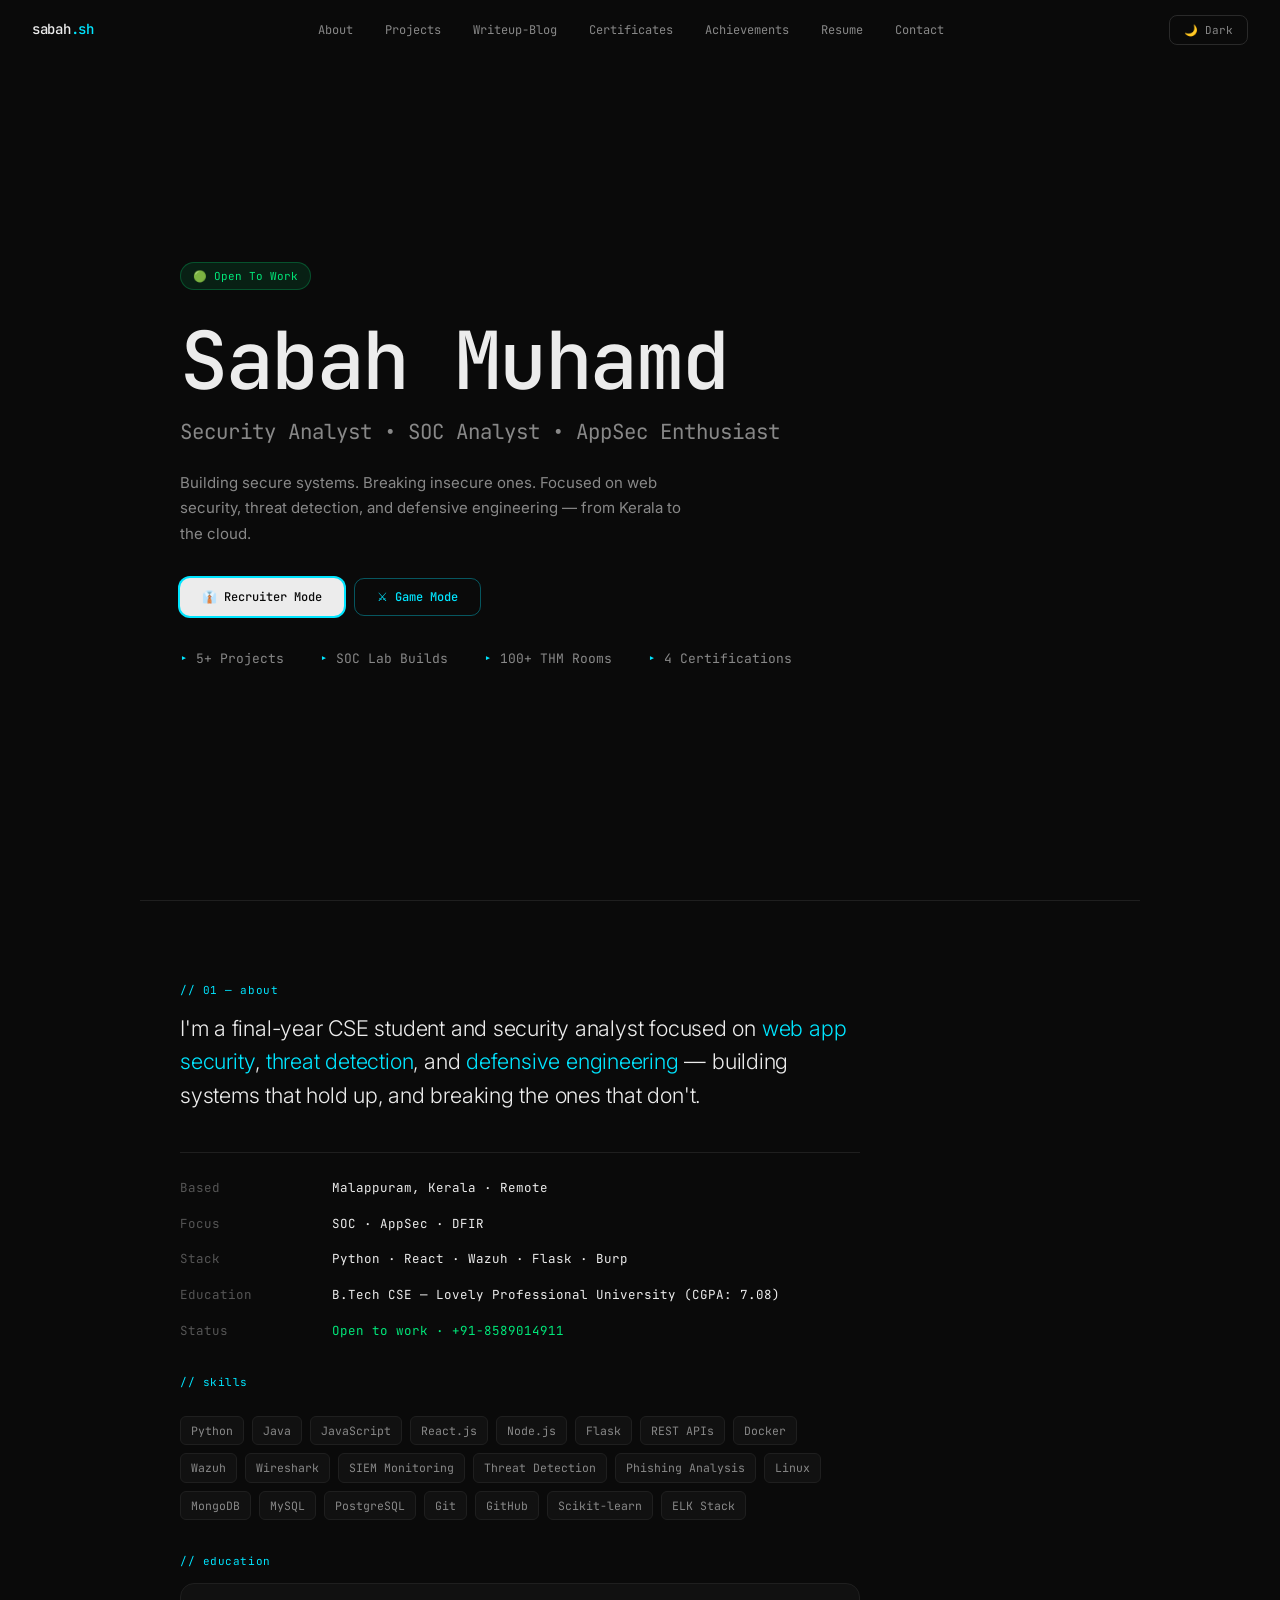
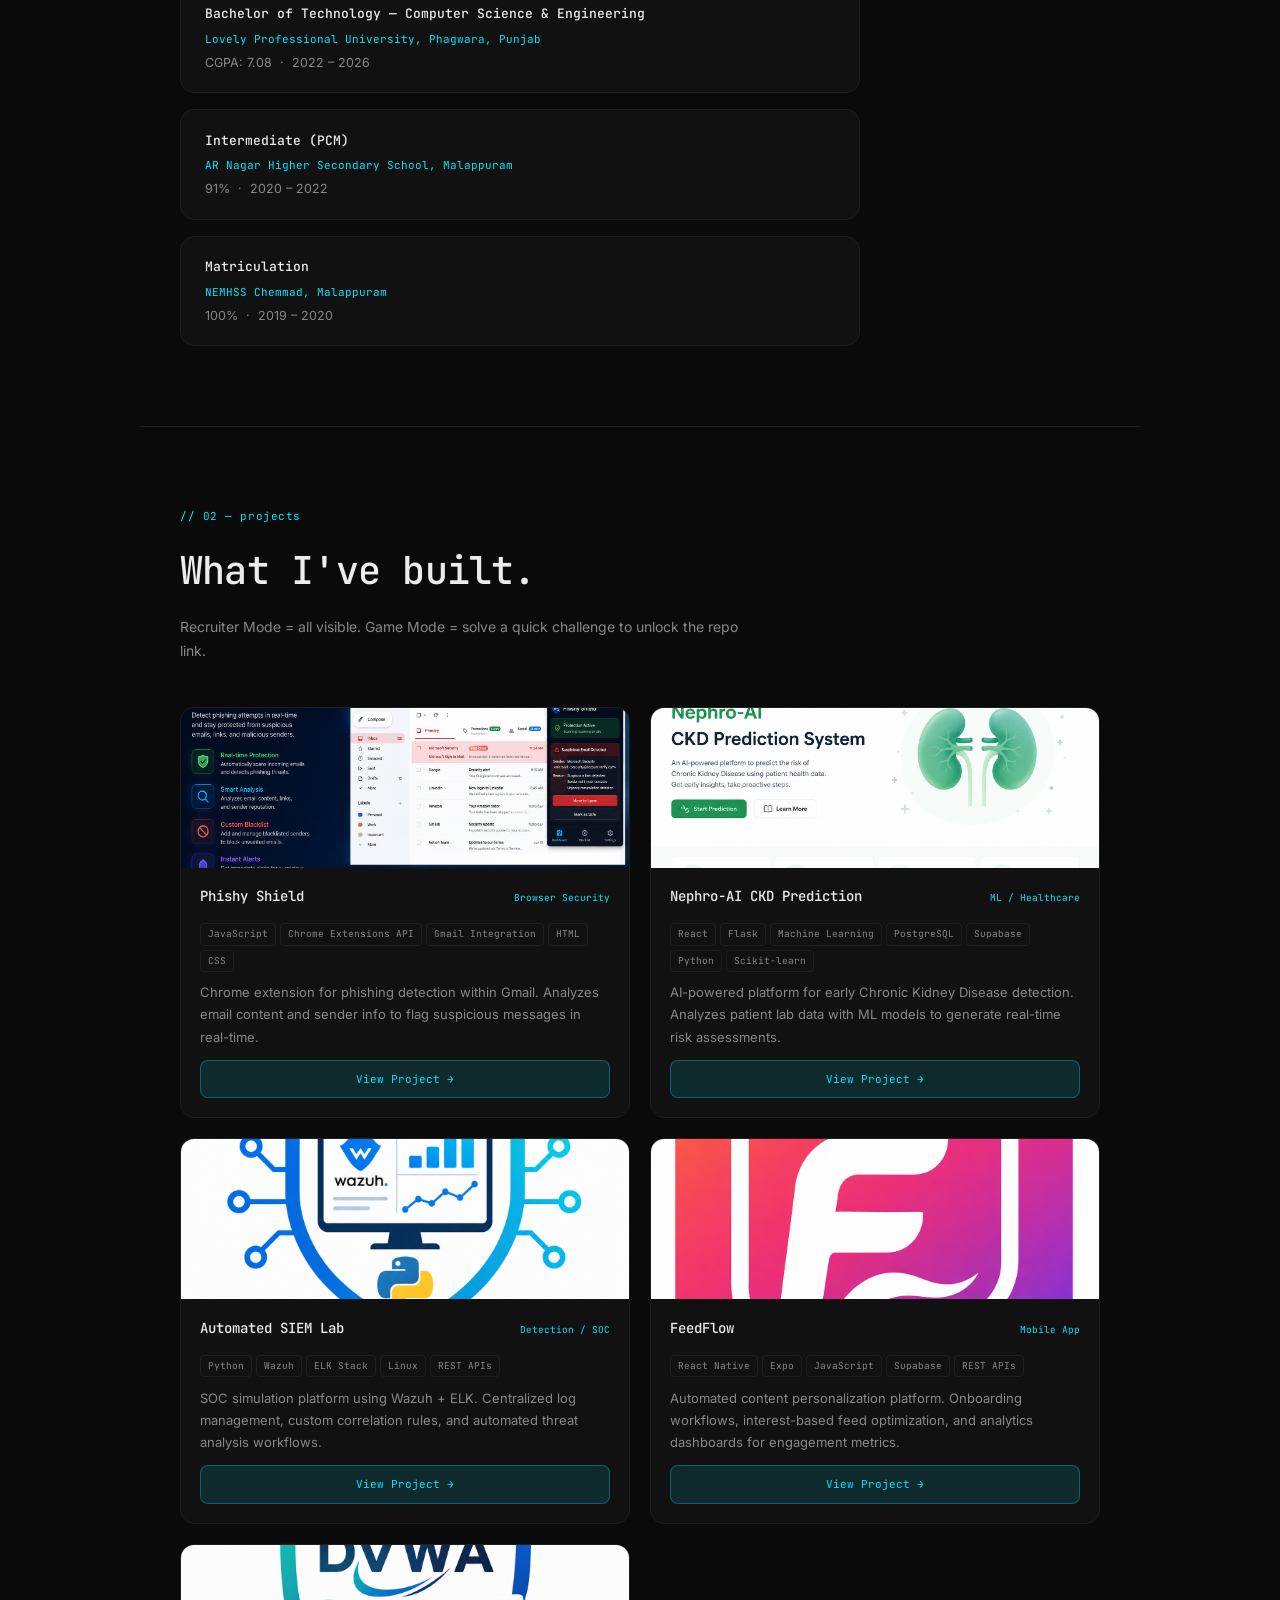
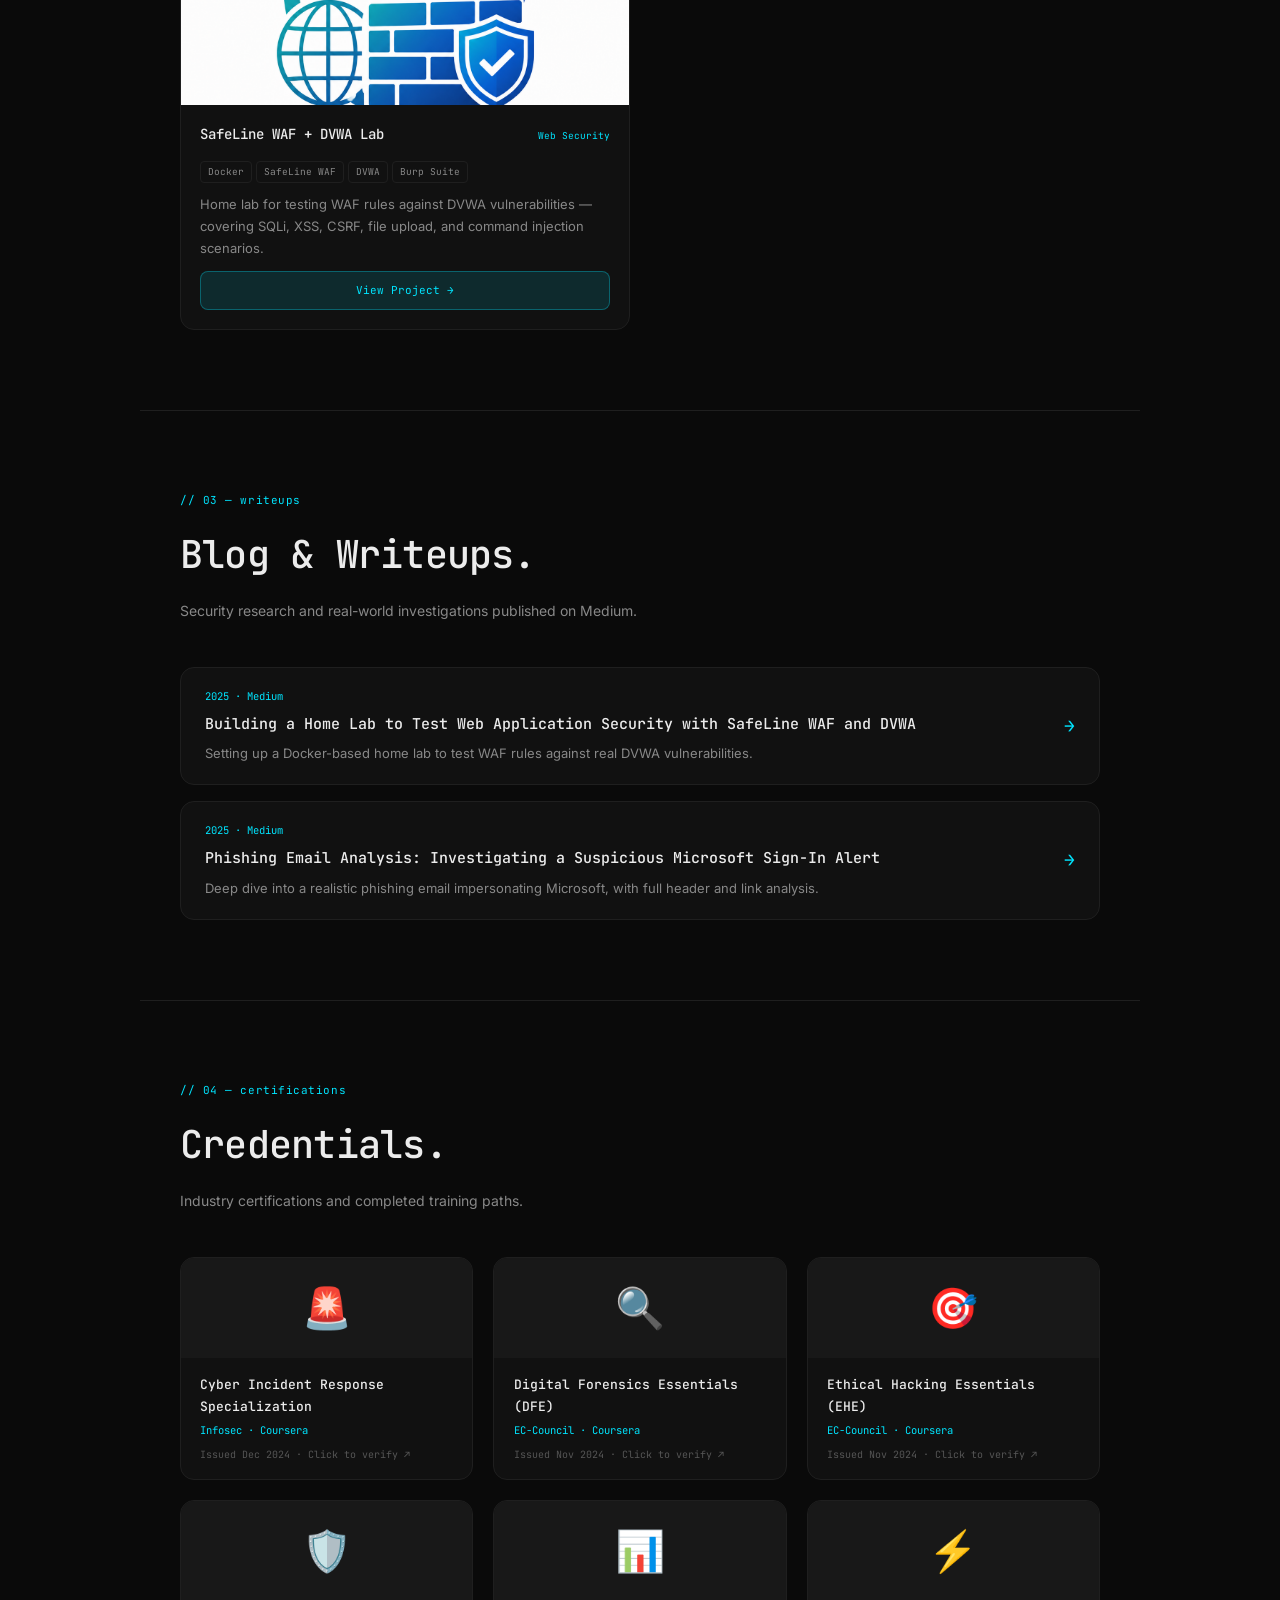
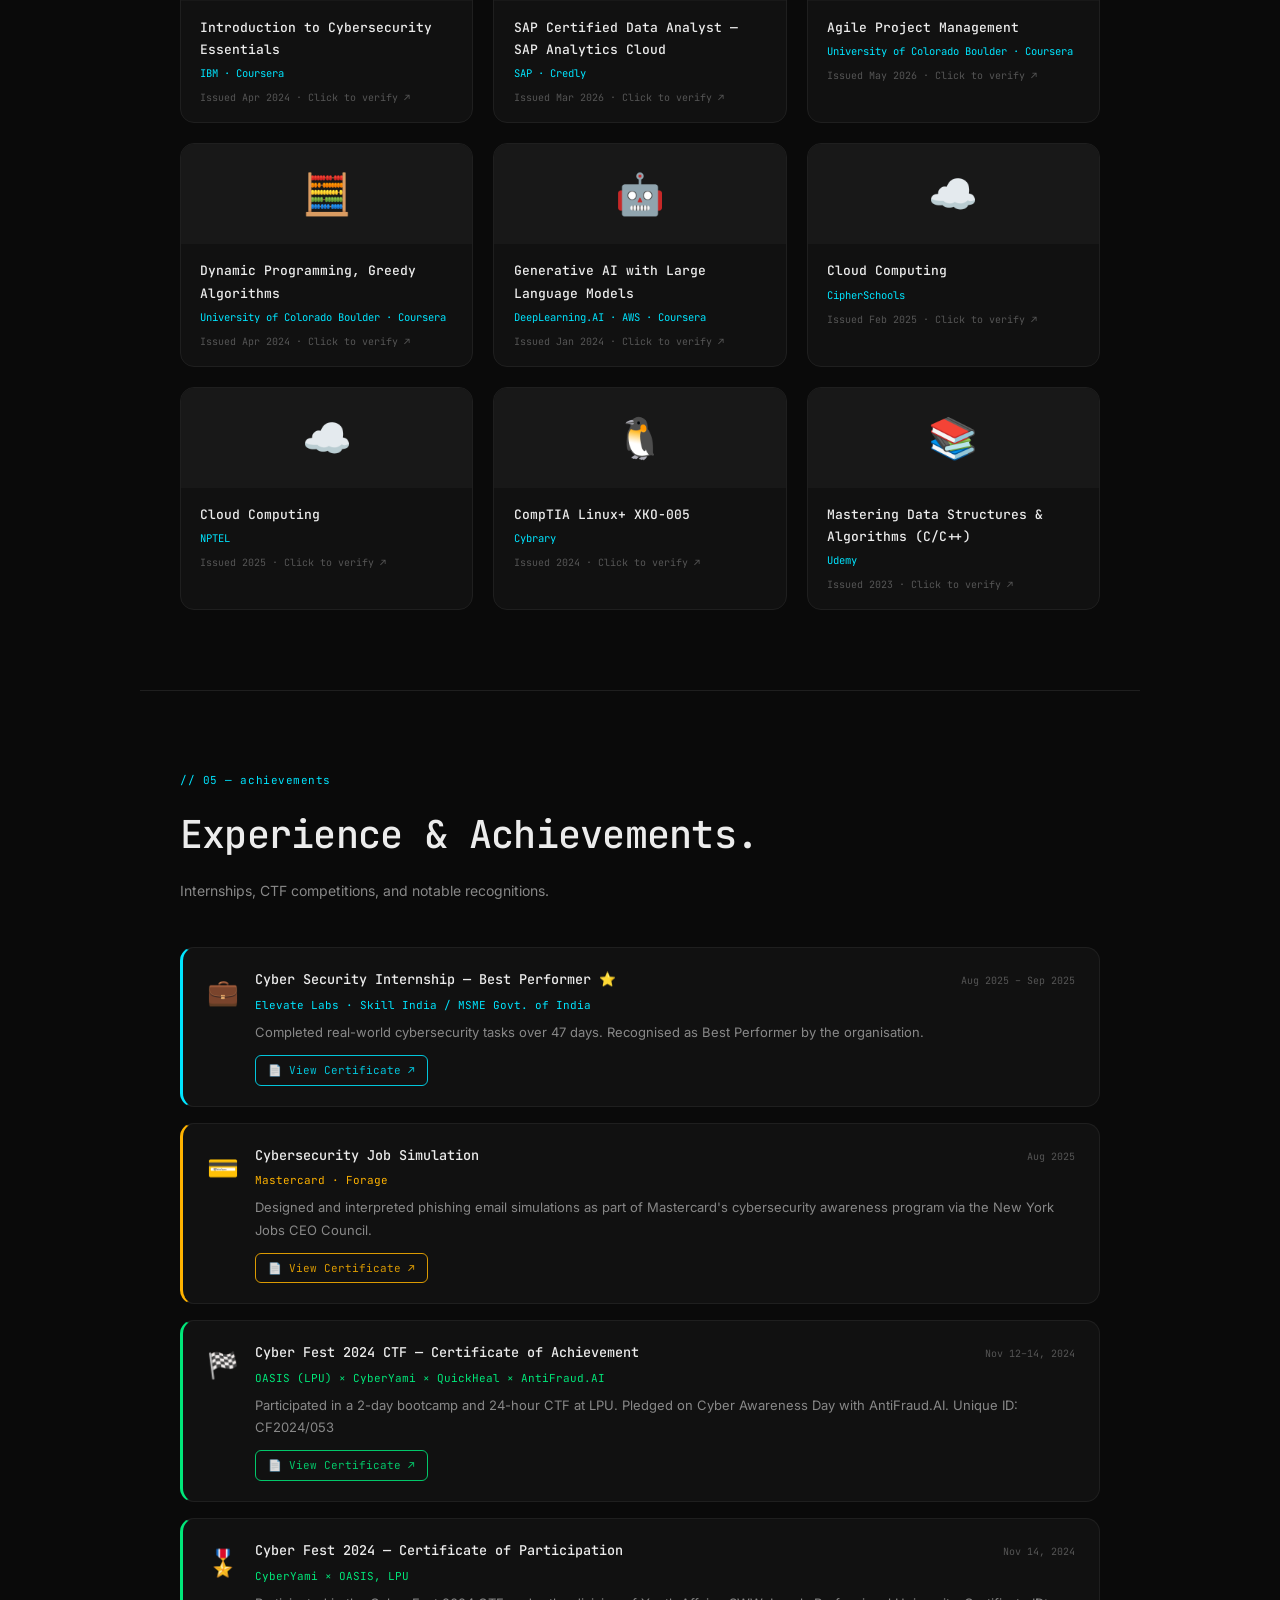
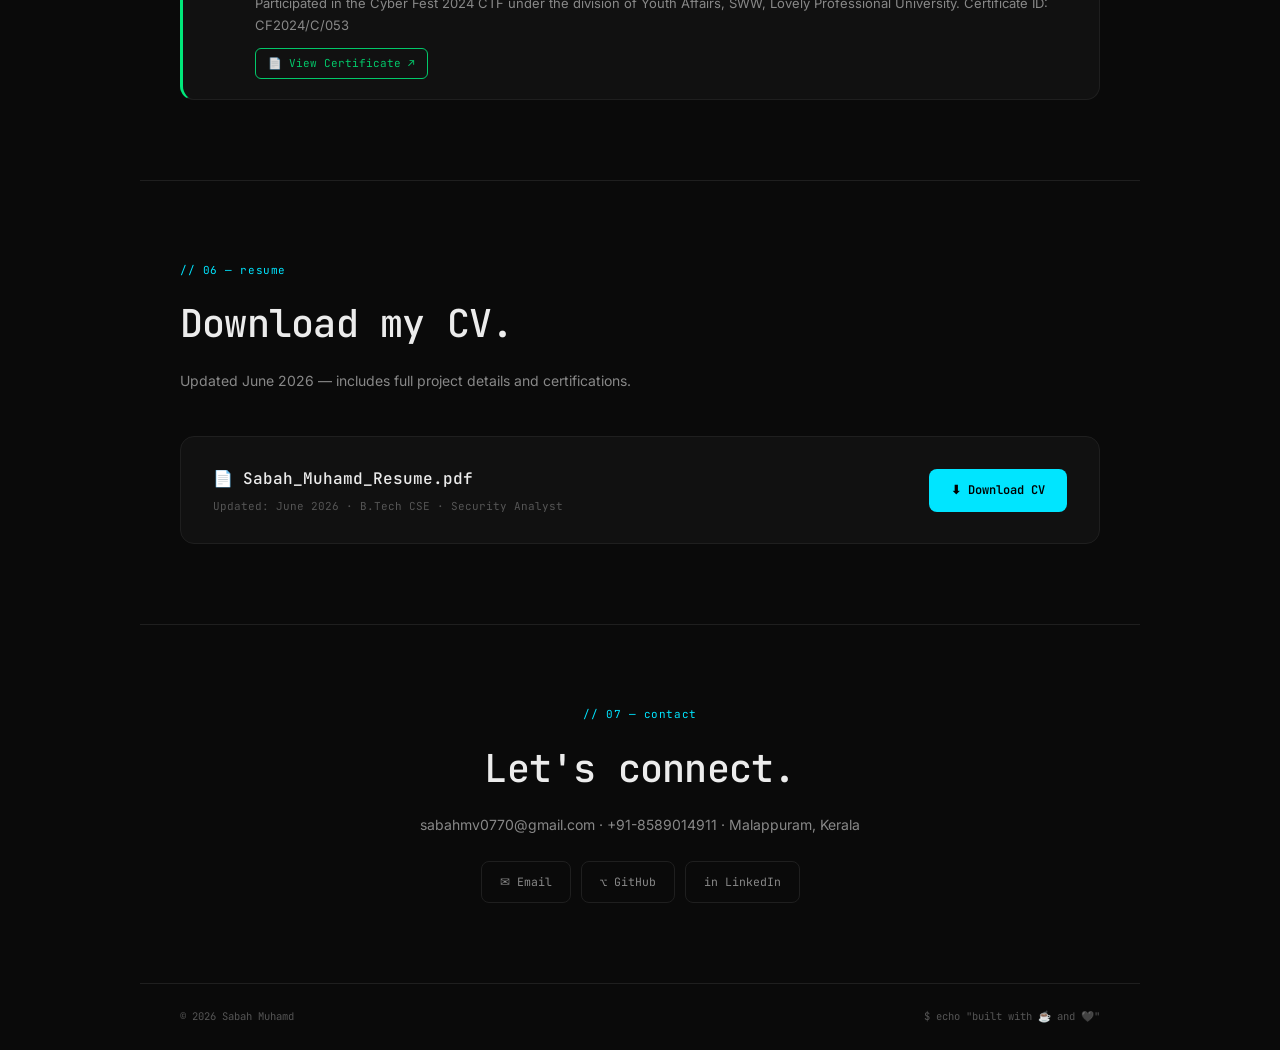
==== sabah_portfolio (2).html @ 7f6d67cb "updated Portfolio" ====
<!DOCTYPE html>
<html lang="en">

<head>
  <meta charset="UTF-8" />
  <meta name="viewport" content="width=device-width,initial-scale=1" />
  <title>Sabah Muhamd — Security Analyst</title>
  <link
    href="https://fonts.googleapis.com/css2?family=JetBrains+Mono:ital,wght@0,300;0,400;0,500;0,600;0,700;1,400&family=Inter:wght@300;400;500;600&display=swap"
    rel="stylesheet" />
  <style>
    :root {
      --bg: #0a0a0a;
      --bg2: #111;
      --bg3: #181818;
      --bg4: #1e1e1e;
      --border: #1f1f1f;
      --border2: #2a2a2a;
      --border3: #333;
      --text: #ececec;
      --text2: #888;
      --text3: #555;
      --cyan: #00e5ff;
      --cyan-dim: rgba(0, 229, 255, .12);
      --red: #ff4747;
      --red-dim: rgba(255, 71, 71, .1);
      --green: #00e87a;
      --green-dim: rgba(0, 232, 122, .1);
      --amber: #ffb300;
      --amber-dim: rgba(255, 179, 0, .1);
      --r: 10px;
      --r2: 14px
    }

    [data-theme="light"] {
      --bg: #f7f7f7;
      --bg2: #fff;
      --bg3: #f0f0f0;
      --bg4: #e8e8e8;
      --border: #e2e2e2;
      --border2: #d0d0d0;
      --border3: #bbb;
      --text: #111;
      --text2: #555;
      --text3: #999;
      --cyan: #0077cc;
      --cyan-dim: rgba(0, 119, 204, .08);
      --red: #c22;
      --green: #118844;
      --amber: #960
    }

    * {
      margin: 0;
      padding: 0;
      box-sizing: border-box
    }

    html {
      scroll-behavior: smooth
    }

    body {
      background: var(--bg);
      color: var(--text);
      font-family: 'Inter', sans-serif;
      font-size: 15px;
      line-height: 1.7;
      overflow-x: hidden
    }

    ::selection {
      background: var(--cyan-dim);
      color: var(--cyan)
    }

    ::-webkit-scrollbar {
      width: 6px
    }

    ::-webkit-scrollbar-thumb {
      background: var(--border2);
      border-radius: 3px
    }

    ::-webkit-scrollbar-track {
      background: var(--bg)
    }

    #nav {
      position: fixed;
      top: 0;
      left: 0;
      right: 0;
      z-index: 900;
      height: 60px;
      display: flex;
      align-items: center;
      justify-content: space-between;
      padding: 0 2rem;
      transition: all .3s
    }

    #nav.scrolled {
      background: rgba(10, 10, 10, .85);
      border-bottom: 1px solid var(--border);
      backdrop-filter: blur(16px)
    }

    [data-theme="light"] #nav.scrolled {
      background: rgba(247, 247, 247, .9)
    }

    .nav-logo {
      font-family: 'JetBrains Mono', monospace;
      font-size: 14px;
      color: var(--text);
      text-decoration: none;
      letter-spacing: -.02em;
      font-weight: 500
    }

    .nav-logo em {
      color: var(--cyan);
      font-style: normal
    }

    .nav-links {
      display: flex;
      align-items: center;
      gap: 4px;
      font-family: 'JetBrains Mono', monospace;
      font-size: 12px
    }

    .nav-links a {
      color: var(--text2);
      text-decoration: none;
      padding: 7px 14px;
      border-radius: 6px;
      transition: all .2s;
      cursor: pointer
    }

    .nav-links a:hover {
      color: var(--text);
      background: var(--bg2)
    }

    .nav-links a.active {
      color: var(--cyan);
      background: var(--cyan-dim)
    }

    .nav-right {
      display: flex;
      align-items: center;
      gap: 8px
    }

    .btn-nav {
      font-family: 'JetBrains Mono', monospace;
      font-size: 11px;
      padding: 7px 14px;
      border-radius: 8px;
      cursor: pointer;
      border: 1px solid var(--border2);
      background: transparent;
      color: var(--text2);
      transition: all .2s
    }

    .btn-nav:hover {
      border-color: var(--text3);
      color: var(--text)
    }

    .hero {
      min-height: 100vh;
      display: flex;
      flex-direction: column;
      justify-content: center;
      padding: 6rem 2.5rem 4rem;
      max-width: 1000px;
      margin: 0 auto
    }

    .hero-badge {
      display: inline-flex;
      align-items: center;
      gap: 6px;
      font-family: 'JetBrains Mono', monospace;
      font-size: 11px;
      color: var(--green);
      border: 1px solid rgba(0, 232, 122, .25);
      background: var(--green-dim);
      padding: 4px 12px;
      border-radius: 20px;
      margin-bottom: 1.75rem;
      width: fit-content
    }

    .hero h1 {
      font-family: 'JetBrains Mono', monospace;
      font-size: clamp(2.6rem, 7vw, 5rem);
      font-weight: 500;
      line-height: 1.05;
      letter-spacing: -.03em;
      margin-bottom: .75rem
    }

    .hero h2 {
      font-family: 'JetBrains Mono', monospace;
      font-size: clamp(1rem, 2vw, 1.3rem);
      font-weight: 400;
      color: var(--text2);
      margin-bottom: 1.25rem
    }

    .hero p {
      color: var(--text2);
      max-width: 520px;
      font-size: 15px;
      margin-bottom: 2rem
    }

    .mode-switch {
      display: flex;
      gap: 10px;
      margin-bottom: 2rem
    }

    .mode-switch button {
      font-family: 'JetBrains Mono', monospace;
      font-size: 12px;
      padding: 10px 22px;
      border-radius: var(--r);
      cursor: pointer;
      font-weight: 500
    }

    #recruiterBtn {
      background: var(--text);
      color: var(--bg);
      border: none
    }

    #recruiterBtn.active {
      box-shadow: 0 0 0 2px var(--cyan)
    }

    #gameBtn {
      background: transparent;
      color: var(--cyan);
      border: 1px solid rgba(0, 229, 255, .35)
    }

    #gameBtn.active {
      background: var(--cyan-dim);
      border-color: var(--cyan)
    }

    .stats {
      display: flex;
      flex-wrap: wrap;
      gap: 20px 36px;
      font-family: 'JetBrains Mono', monospace;
      font-size: 13px;
      color: var(--text2)
    }

    .stats div::before {
      content: "▸ ";
      color: var(--cyan)
    }

    .sec {
      padding: 5rem 2.5rem;
      max-width: 1000px;
      margin: 0 auto;
      border-top: 1px solid var(--border)
    }

    .ey {
      font-family: 'JetBrains Mono', monospace;
      font-size: 11px;
      color: var(--cyan);
      margin-bottom: .75rem;
      letter-spacing: .05em
    }

    .sec-title {
      font-family: 'JetBrains Mono', monospace;
      font-size: clamp(1.7rem, 4vw, 2.4rem);
      font-weight: 500;
      letter-spacing: -.02em;
      margin-bottom: .75rem
    }

    .sec-sub {
      color: var(--text2);
      max-width: 560px;
      margin-bottom: 2.75rem;
      font-size: 14px
    }

    .about-wrap {
      max-width: 680px
    }

    .about-lead {
      font-size: 1.35rem;
      line-height: 1.55;
      font-weight: 300;
      color: var(--text);
      margin-bottom: 2.5rem;
      letter-spacing: -.01em
    }

    .about-lead em {
      color: var(--cyan);
      font-style: normal
    }

    .about-meta {
      display: grid;
      grid-template-columns: 120px 1fr;
      gap: .9rem 2rem;
      font-family: 'JetBrains Mono', monospace;
      font-size: 12.5px;
      padding-top: 1.5rem;
      border-top: 1px solid var(--border)
    }

    .about-meta dt {
      color: var(--text3)
    }

    .about-meta dd {
      color: var(--text);
      margin: 0
    }

    /* Skills section */
    .skills-grid {
      display: flex;
      flex-wrap: wrap;
      gap: 8px;
      margin-top: 1.5rem
    }

    .skill-tag {
      font-family: 'JetBrains Mono', monospace;
      font-size: 11.5px;
      color: var(--text2);
      border: 1px solid var(--border);
      padding: 4px 10px;
      border-radius: 6px;
      background: var(--bg2)
    }

    /* Education section */
    .edu-list {
      display: flex;
      flex-direction: column;
      gap: 1rem;
      margin-top: .5rem
    }

    .edu-card {
      background: var(--bg2);
      border: 1px solid var(--border);
      border-radius: var(--r2);
      padding: 1.2rem 1.5rem
    }

    .edu-degree {
      font-family: 'JetBrains Mono', monospace;
      font-size: 13px;
      font-weight: 500
    }

    .edu-school {
      font-family: 'JetBrains Mono', monospace;
      font-size: 11px;
      color: var(--cyan);
      margin: .3rem 0 .2rem
    }

    .edu-detail {
      font-size: 12.5px;
      color: var(--text2)
    }

    .locked-btn {
      display: inline-flex;
      align-items: center;
      gap: 8px;
      padding: 11px 22px;
      border-radius: 8px;
      font-family: 'JetBrains Mono', monospace;
      font-size: 12px;
      cursor: pointer;
      background: var(--red-dim);
      border: 1px solid rgba(255, 71, 71, .3);
      color: var(--red)
    }

    .project-grid {
      display: grid;
      grid-template-columns: 1fr 1fr;
      gap: 1.25rem
    }

    .pj-card {
      background: var(--bg2);
      border: 1px solid var(--border);
      border-radius: var(--r2);
      overflow: hidden;
      transition: all .28s;
      display: flex;
      flex-direction: column
    }

    .pj-card:hover {
      border-color: var(--border2);
      transform: translateY(-3px)
    }

    .pj-img {
      width: 100%;
      height: 160px;
      object-fit: cover;
      display: block;
      background: var(--bg3)
    }

    .pj-header {
      padding: 1.1rem 1.2rem .5rem
    }

    .pj-title-row {
      display: flex;
      justify-content: space-between;
      align-items: baseline;
      margin-bottom: .4rem;
      gap: .5rem
    }

    .pj-name {
      font-family: 'JetBrains Mono', monospace;
      font-size: 14px;
      font-weight: 500
    }

    .pj-category {
      font-family: 'JetBrains Mono', monospace;
      font-size: 9.5px;
      color: var(--cyan)
    }

    .pj-stack {
      display: flex;
      flex-wrap: wrap;
      gap: 4px;
      padding: 0 1.2rem .6rem
    }

    .pj-tag {
      font-family: 'JetBrains Mono', monospace;
      font-size: 9.5px;
      color: var(--text2);
      border: 1px solid var(--border);
      padding: 2px 7px;
      border-radius: 4px
    }

    .pj-body {
      padding: 0 1.2rem 1.2rem;
      font-size: 13px;
      color: var(--text2);
      flex: 1;
      display: flex;
      flex-direction: column
    }

    .pj-desc {
      margin-bottom: .75rem;
      flex: 1
    }

    .pj-btn {
      padding: 9px;
      border-radius: 8px;
      font-family: 'JetBrains Mono', monospace;
      font-size: 11px;
      cursor: pointer;
      text-align: center;
      display: block;
      text-decoration: none;
      margin-top: auto;
      border: 1px solid var(--border);
      background: transparent;
      color: var(--text2)
    }

    .pj-btn.open {
      background: var(--cyan-dim);
      border-color: rgba(0, 229, 255, .3);
      color: var(--cyan)
    }

    .pj-btn.solve {
      background: var(--red-dim);
      border-color: rgba(255, 71, 71, .3);
      color: var(--red)
    }

    .blog-list {
      display: flex;
      flex-direction: column;
      gap: 1rem
    }

    .blog-card {
      background: var(--bg2);
      border: 1px solid var(--border);
      border-radius: var(--r2);
      padding: 1.25rem 1.5rem;
      display: flex;
      justify-content: space-between;
      align-items: center;
      gap: 1rem;
      transition: all .25s;
      text-decoration: none;
      color: inherit
    }

    .blog-card:hover {
      border-color: var(--cyan);
      transform: translateX(4px)
    }

    .blog-meta {
      font-family: 'JetBrains Mono', monospace;
      font-size: 10.5px;
      color: var(--cyan);
      margin-bottom: .4rem
    }

    .blog-title {
      font-family: 'JetBrains Mono', monospace;
      font-size: 15px;
      font-weight: 500;
      margin-bottom: .3rem
    }

    .blog-desc {
      font-size: 13px;
      color: var(--text2)
    }

    .blog-arrow {
      font-family: 'JetBrains Mono', monospace;
      color: var(--cyan);
      font-size: 18px
    }

    .locked-blog {
      filter: blur(3px);
      pointer-events: none;
      user-select: none
    }

    .cert-grid {
      display: grid;
      grid-template-columns: repeat(auto-fill, minmax(240px, 1fr));
      gap: 1.25rem
    }

    .cert-card {
      background: var(--bg2);
      border: 1px solid var(--border);
      border-radius: var(--r2);
      overflow: hidden;
      transition: all .25s;
      text-decoration: none;
      display: block;
      color: inherit
    }

    .cert-card:hover {
      border-color: var(--amber);
      transform: translateY(-3px)
    }

    .cert-body {
      padding: 1rem 1.2rem
    }

    .cert-name {
      font-family: 'JetBrains Mono', monospace;
      font-size: 13px;
      font-weight: 500;
      margin-bottom: .25rem
    }

    .cert-issuer {
      font-family: 'JetBrains Mono', monospace;
      font-size: 10.5px;
      color: var(--cyan)
    }

    .cert-date {
      font-family: 'JetBrains Mono', monospace;
      font-size: 10px;
      color: var(--text3);
      margin-top: .4rem
    }

    .cert-icon {
      width: 100%;
      height: 100px;
      display: flex;
      align-items: center;
      justify-content: center;
      background: var(--bg3);
      font-size: 2.5rem
    }

    .resume-card {
      background: var(--bg2);
      border: 1px solid var(--border);
      border-radius: var(--r2);
      padding: 1.75rem 2rem;
      display: flex;
      align-items: center;
      justify-content: space-between;
      flex-wrap: wrap;
      gap: 1rem
    }

    .resume-title {
      font-family: 'JetBrains Mono', monospace;
      font-size: 16px;
      font-weight: 500
    }

    .resume-meta {
      font-family: 'JetBrains Mono', monospace;
      font-size: 11px;
      color: var(--text3);
      margin-top: 4px
    }

    .resume-dl {
      background: var(--cyan);
      color: #000;
      border: none;
      border-radius: 8px;
      padding: 11px 22px;
      font-family: 'JetBrains Mono', monospace;
      font-size: 12px;
      font-weight: 600;
      cursor: pointer;
      text-decoration: none;
      display: inline-block
    }

    .contact-center {
      text-align: center;
      max-width: 520px;
      margin: 0 auto
    }

    .social-row {
      display: flex;
      justify-content: center;
      gap: 10px;
      flex-wrap: wrap;
      margin-top: 1.5rem
    }

    .social-btn {
      display: inline-flex;
      align-items: center;
      gap: 6px;
      padding: 10px 18px;
      border: 1px solid var(--border);
      border-radius: 8px;
      font-family: 'JetBrains Mono', monospace;
      font-size: 11.5px;
      color: var(--text2);
      text-decoration: none;
      transition: all .2s
    }

    .social-btn:hover {
      border-color: var(--cyan);
      color: var(--cyan)
    }

    footer {
      border-top: 1px solid var(--border);
      padding: 1.5rem 2.5rem;
      font-family: 'JetBrains Mono', monospace;
      font-size: 10.5px;
      color: var(--text3);
      display: flex;
      justify-content: space-between;
      max-width: 1000px;
      margin: 0 auto;
      flex-wrap: wrap;
      gap: .5rem
    }

    .overlay {
      position: fixed;
      inset: 0;
      z-index: 1000;
      background: rgba(0, 0, 0, .82);
      display: none;
      align-items: center;
      justify-content: center;
      padding: 1.25rem;
      backdrop-filter: blur(6px)
    }

    .overlay.on {
      display: flex
    }

    .modal {
      background: var(--bg2);
      border: 1px solid var(--border2);
      border-radius: var(--r2);
      padding: 2rem;
      width: 100%;
      max-width: 500px;
      position: relative;
      font-family: 'JetBrains Mono', monospace;
      max-height: 90vh;
      overflow-y: auto
    }

    .modal-x {
      position: absolute;
      top: 1rem;
      right: 1rem;
      background: transparent;
      border: none;
      color: var(--text3);
      font-size: 18px;
      cursor: pointer
    }

    .m-tag {
      display: inline-block;
      font-size: 10px;
      color: var(--cyan);
      border: 1px solid rgba(0, 229, 255, .3);
      background: var(--cyan-dim);
      padding: 3px 9px;
      border-radius: 4px;
      margin-bottom: .75rem
    }

    .m-title {
      font-size: 16px;
      font-weight: 600;
      margin-bottom: .5rem
    }

    .m-desc {
      font-size: 12px;
      color: var(--text2);
      line-height: 1.7;
      margin-bottom: 1rem
    }

    .m-code {
      background: var(--bg3);
      border: 1px solid var(--border);
      border-radius: 8px;
      padding: 1rem 1.1rem;
      font-size: 12px;
      color: var(--green);
      line-height: 1.9;
      white-space: pre-wrap;
      margin-bottom: 1rem
    }

    .m-input {
      width: 100%;
      background: var(--bg3);
      border: 1px solid var(--border);
      border-radius: 8px;
      padding: 10px 14px;
      font-family: 'JetBrains Mono', monospace;
      font-size: 12px;
      color: var(--text);
      outline: none;
      margin-bottom: .6rem
    }

    .m-input:focus {
      border-color: var(--cyan)
    }

    .m-row {
      display: flex;
      gap: 8px;
      flex-wrap: wrap
    }

    .m-submit {
      background: var(--cyan);
      color: #000;
      border: none;
      border-radius: 8px;
      padding: 10px 18px;
      font-family: 'JetBrains Mono', monospace;
      font-size: 12px;
      font-weight: 600;
      cursor: pointer;
      flex: 1;
      min-width: 90px
    }

    .m-hint-btn,
    .m-reveal-btn {
      background: transparent;
      border: 1px solid var(--border2);
      border-radius: 8px;
      padding: 10px 14px;
      font-family: 'JetBrains Mono', monospace;
      font-size: 11px;
      cursor: pointer
    }

    .m-hint-btn {
      color: var(--amber);
      border-color: rgba(255, 179, 0, .3)
    }

    .m-reveal-btn {
      color: var(--green);
      border-color: rgba(0, 232, 122, .3)
    }

    .m-hint,
    .m-reveal {
      display: none;
      margin-top: .75rem;
      border-radius: 8px;
      padding: .9rem 1rem;
      font-size: 11.5px
    }

    .m-hint {
      background: var(--amber-dim);
      border: 1px solid rgba(255, 179, 0, .25);
      color: var(--amber)
    }

    .m-reveal {
      background: var(--green-dim);
      border: 1px solid rgba(0, 232, 122, .25);
      color: var(--green);
      word-break: break-all
    }

    .m-hint.on,
    .m-reveal.on {
      display: block
    }

    .m-err {
      display: none;
      font-size: 11.5px;
      color: var(--red);
      margin-top: .5rem
    }

    .m-err.on {
      display: block
    }

    .m-success {
      display: none;
      text-align: center;
      padding: 1rem 0
    }

    .m-success.on {
      display: block
    }

    .flag-label {
      font-size: 1.5rem;
      font-weight: 700;
      color: var(--green);
      margin-bottom: .4rem
    }

    .rv {
      opacity: 0;
      transform: translateY(18px);
      transition: opacity .5s, transform .5s
    }

    .rv.in {
      opacity: 1;
      transform: none
    }

    @media(max-width:768px) {
      #nav {
        padding: 0 1rem
      }

      .nav-links {
        display: none
      }

      .hero {
        padding: 5rem 1.5rem 3rem
      }

      .sec {
        padding: 3.5rem 1.5rem
      }

      .project-grid {
        grid-template-columns: 1fr
      }

      .about-meta {
        grid-template-columns: 1fr;
        gap: .4rem 0
      }

      .about-meta dt {
        margin-top: .6rem
      }
    }
  </style>
</head>

<body>

  <nav id="nav">
    <a href="#top" class="nav-logo" data-nav>sabah<em>.sh</em></a>
    <div class="nav-links">
      <a data-nav href="#about">About</a>
      <a data-nav href="#projects">Projects</a>
      <a data-nav href="#blog">Writeup-Blog</a>
      <a data-nav href="#certificates">Certificates</a>
      <a data-nav href="#achievements">Achievements</a>
      <a data-nav href="#resume">Resume</a>
      <a data-nav href="#contact">Contact</a>
    </div>
    <div class="nav-right">
      <button id="themeBtn" class="btn-nav" onclick="toggleTheme()">🌙 Dark</button>
    </div>
  </nav>

  <section class="hero" id="top">
    <div class="hero-badge">🟢 Open To Work</div>
    <h1>Sabah Muhamd</h1>
    <h2>Security Analyst • SOC Analyst • AppSec Enthusiast</h2>
    <p>Building secure systems. Breaking insecure ones. Focused on web security, threat detection, and defensive
      engineering — from Kerala to the cloud.</p>
    <div class="mode-switch">
      <button id="recruiterBtn" class="active" onclick="setMode('recruiter')">👔 Recruiter Mode</button>
      <button id="gameBtn" onclick="setMode('game')">⚔ Game Mode</button>
    </div>
    <div class="stats">
      <div>5+ Projects</div>
      <div>SOC Lab Builds</div>
      <div>100+ THM Rooms</div>
      <div>4 Certifications</div>
    </div>
  </section>

  <section class="sec" id="about">
    <div class="ey">// 01 — about</div>
    <div class="about-wrap">
      <p class="about-lead">
        I'm a final-year CSE student and security analyst focused on <em>web app security</em>, <em>threat
          detection</em>, and <em>defensive engineering</em> — building systems that hold up, and breaking the ones that
        don't.
      </p>
      <dl class="about-meta">
        <dt>Based</dt>
        <dd>Malappuram, Kerala · Remote</dd>
        <dt>Focus</dt>
        <dd>SOC · AppSec · DFIR</dd>
        <dt>Stack</dt>
        <dd>Python · React · Wazuh · Flask · Burp</dd>
        <dt>Education</dt>
        <dd>B.Tech CSE — Lovely Professional University (CGPA: 7.08)</dd>
        <dt>Status</dt>
        <dd style="color:var(--green)">Open to work · +91-8589014911</dd>
      </dl>

      <div style="margin-top:2rem">
        <div class="ey" style="margin-bottom:.5rem">// skills</div>
        <div class="skills-grid">
          <span class="skill-tag">Python</span>
          <span class="skill-tag">Java</span>
          <span class="skill-tag">JavaScript</span>
          <span class="skill-tag">React.js</span>
          <span class="skill-tag">Node.js</span>
          <span class="skill-tag">Flask</span>
          <span class="skill-tag">REST APIs</span>
          <span class="skill-tag">Docker</span>
          <span class="skill-tag">Wazuh</span>
          <span class="skill-tag">Wireshark</span>
          <span class="skill-tag">SIEM Monitoring</span>
          <span class="skill-tag">Threat Detection</span>
          <span class="skill-tag">Phishing Analysis</span>
          <span class="skill-tag">Linux</span>
          <span class="skill-tag">MongoDB</span>
          <span class="skill-tag">MySQL</span>
          <span class="skill-tag">PostgreSQL</span>
          <span class="skill-tag">Git</span>
          <span class="skill-tag">GitHub</span>
          <span class="skill-tag">Scikit-learn</span>
          <span class="skill-tag">ELK Stack</span>
        </div>
      </div>

      <div style="margin-top:2rem">
        <div class="ey" style="margin-bottom:.75rem">// education</div>
        <div class="edu-list">
          <div class="edu-card rv">
            <div class="edu-degree">Bachelor of Technology — Computer Science &amp; Engineering</div>
            <div class="edu-school">Lovely Professional University, Phagwara, Punjab</div>
            <div class="edu-detail">CGPA: 7.08 &nbsp;·&nbsp; 2022 – 2026</div>
          </div>
          <div class="edu-card rv">
            <div class="edu-degree">Intermediate (PCM)</div>
            <div class="edu-school">AR Nagar Higher Secondary School, Malappuram</div>
            <div class="edu-detail">91% &nbsp;·&nbsp; 2020 – 2022</div>
          </div>
          <div class="edu-card rv">
            <div class="edu-degree">Matriculation</div>
            <div class="edu-school">NEMHSS Chemmad, Malappuram</div>
            <div class="edu-detail">100% &nbsp;·&nbsp; 2019 – 2020</div>
          </div>
        </div>
      </div>
    </div>
  </section>

  <section class="sec" id="projects">
    <div class="ey">// 02 — projects</div>
    <h2 class="sec-title">What I've built.</h2>
    <p class="sec-sub">Recruiter Mode = all visible. Game Mode = solve a quick challenge to unlock the repo link.</p>
    <div class="project-grid" id="projectGrid"></div>
  </section>

  <section class="sec" id="blog">
    <div class="ey">// 03 — writeups</div>
    <h2 class="sec-title">Blog &amp; Writeups.</h2>
    <p class="sec-sub">Security research and real-world investigations published on Medium.</p>
    <div class="blog-list" id="blogList"></div>
  </section>

  <section class="sec" id="certificates">
    <div class="ey">// 04 — certifications</div>
    <h2 class="sec-title">Credentials.</h2>
    <p class="sec-sub">Industry certifications and completed training paths.</p>
    <div class="cert-grid" id="certGrid"></div>
  </section>

  <section class="sec" id="achievements">
    <div class="ey">// 05 — achievements</div>
    <h2 class="sec-title">Experience &amp; Achievements.</h2>
    <p class="sec-sub">Internships, CTF competitions, and notable recognitions.</p>
    <div id="achievementsContent"></div>
  </section>

  <section class="sec" id="resume">
    <div class="ey">// 06 — resume</div>
    <h2 class="sec-title">Download my CV.</h2>
    <p class="sec-sub">Updated June 2026 — includes full project details and certifications.</p>
    <div id="resumeContent"></div>
  </section>

  <section class="sec" id="contact">
    <div class="contact-center">
      <div class="ey">// 07 — contact</div>
      <h2 class="sec-title">Let's connect.</h2>
      <div id="contactContent"></div>
    </div>
  </section>

  <footer>
    <span>© 2026 Sabah Muhamd</span>
    <span>$ echo "built with ☕ and 🖤"</span>
  </footer>

  <div class="overlay" id="overlay">
    <div class="modal">
      <button class="modal-x" onclick="closeModal()">✕</button>
      <div class="m-tag" id="mTag"></div>
      <div class="m-title" id="mTitle"></div>
      <div class="m-desc" id="mDesc"></div>
      <pre class="m-code" id="mCode"></pre>
      <div id="mPuzzleForm">
        <input class="m-input" id="mInput" placeholder="Enter your answer..." autocomplete="off" />
        <div class="m-row">
          <button class="m-submit" onclick="checkModalAnswer()">Submit</button>
          <button class="m-hint-btn" onclick="toggleModalHint()">💡 Hint</button>
          <button class="m-reveal-btn" onclick="revealModalAnswer()">👁 Reveal</button>
        </div>
        <div class="m-hint" id="mHint"></div>
        <div class="m-reveal" id="mReveal"></div>
        <div class="m-err" id="mErr"></div>
      </div>
      <div class="m-success" id="mSuccess">
        <div class="flag-label">🏁 FLAG CAPTURED</div>
        <div style="font-size:12px;color:var(--text2);margin-top:.5rem">The project link is now unlocked!</div>
      </div>
    </div>
  </div>

  <script>
    let gameMode = false;
    let theme = 'dark';
    let unlocked = JSON.parse(localStorage.getItem('unlocked') || '{}');
    function saveUnlocked() { localStorage.setItem('unlocked', JSON.stringify(unlocked)); }

    function setMode(m) {
      gameMode = (m === 'game');
      document.getElementById('recruiterBtn').classList.toggle('active', !gameMode);
      document.getElementById('gameBtn').classList.toggle('active', gameMode);
      renderProjects();
      renderBlog();
      renderResume();
      renderContact();
    }

    const gates = {
      blog: { challenge: 'b64', label: 'Writeups' },
      resume: { challenge: 'caesar', label: 'Resume PDF' },
      contact: { challenge: 'jwt', label: 'Contact info' }
    };

    const projects = [
      {
        id: 'phishy',
        title: 'Phishy Shield',
        category: 'Browser Security',
        tech: ['JavaScript', 'Chrome Extensions API', 'Gmail Integration', 'HTML', 'CSS'],
        desc: 'Chrome extension for phishing detection within Gmail. Analyzes email content and sender info to flag suspicious messages in real-time.',
        url: 'https://github.com/SabahMuhamed/Phishy',
        challenge: 'xss',
        img: 'images/PhishySheild.png'
      },
      {
        id: 'nephro',
        title: 'Nephro-AI CKD Prediction',
        category: 'ML / Healthcare',
        tech: ['React', 'Flask', 'Machine Learning', 'PostgreSQL', 'Supabase', 'Python', 'Scikit-learn'],
        desc: 'AI-powered platform for early Chronic Kidney Disease detection. Analyzes patient lab data with ML models to generate real-time risk assessments.',
        url: 'https://nephro-ai-jade.vercel.app',
        challenge: 'logs',
        img: 'images/nephroAI.png'
      },
      {
        id: 'siem',
        title: 'Automated SIEM Lab',
        category: 'Detection / SOC',
        tech: ['Python', 'Wazuh', 'ELK Stack', 'Linux', 'REST APIs'],
        desc: 'SOC simulation platform using Wazuh + ELK. Centralized log management, custom correlation rules, and automated threat analysis workflows.',
        url: '#',
        challenge: 'sqli',
        img: 'images/wazuhlab.png'
      },
      {
        id: 'feedflow',
        title: 'FeedFlow',
        category: 'Mobile App',
        tech: ['React Native', 'Expo', 'JavaScript', 'Supabase', 'REST APIs'],
        desc: 'Automated content personalization platform. Onboarding workflows, interest-based feed optimization, and analytics dashboards for engagement metrics.',
        url: 'https://drive.google.com/drive/folders/1xQXnUedez_KQsSAoQM3dE1ROAFk4WckT?usp=drive_link',
        challenge: 'b64',
        img: 'images/Feedflow.png'
      },
      {
        id: 'safeline',
        title: 'SafeLine WAF + DVWA Lab',
        category: 'Web Security',
        tech: ['Docker', 'SafeLine WAF', 'DVWA', 'Burp Suite'],
        desc: 'Home lab for testing WAF rules against DVWA vulnerabilities — covering SQLi, XSS, CSRF, file upload, and command injection scenarios.',
        url: 'https://medium.com/@sabahmv0770/building-a-home-lab-to-test-web-application-security-with-safeline-waf-and-dvwa-d117354bf3a2',
        challenge: 'caesar',
        img: 'images/WAFandDVWA.png'
      }
    ];

    const challengeDefs = {
      sqli: { name: 'SQL Injection', desc: 'Bypass login: SELECT * FROM users WHERE name=? AND pass=?', answer: "' or '1'='1", hint: "Use a quote to break out, then make the condition always true.", code: "SELECT * FROM users WHERE name='[INPUT]' AND pass='x'" },
      xss: { name: 'Reflected XSS', desc: 'Trigger an alert(1). What payload?', answer: '<scr' + 'ipt>alert(1)</scr' + 'ipt>', hint: 'Classic script tag that calls alert(1).', code: '<p>Hello, [INPUT]!</p>' },
      b64: { name: 'Base64 Decode', desc: 'Decode: aHR0cHM6Ly9naXRodWIuY29t', answer: 'https://github.com', hint: "Run atob('aHR0cHM6Ly9naXRodWIuY29t') in DevTools.", code: 'Input: aHR0cHM6Ly9naXRodWIuY29t' },
      logs: { name: 'Log Analysis', desc: 'Which IP is suspicious?', answer: '185.74.23.12', hint: 'Look for /etc/passwd access in the log lines.', code: '[2026-06-20] 185.74.23.12 - GET /etc/passwd\n[2026-06-20] 10.0.0.5   - GET /index.html' },
      jwt: { name: 'JWT Exploit', desc: 'What role claim value gives admin access?', answer: 'admin', hint: 'The role field accepts user-supplied values.', code: 'payload: {"user":"guest","role":"[?]"}' },
      caesar: { name: 'Caesar Cipher', desc: 'Decrypt (shift 3): khoor', answer: 'hello', hint: 'Shift each letter back by 3 positions.', code: 'ciphertext: khoor' }
    };

    function renderProjects() {
      const grid = document.getElementById('projectGrid');
      grid.innerHTML = '';
      projects.forEach(p => {
        const isUnlocked = gameMode ? !!unlocked[p.id] : true;
        const card = document.createElement('div');
        card.className = 'pj-card rv';
        let btnHTML;
        if (!gameMode) btnHTML = '<a class="pj-btn open" href="' + p.url + '" target="_blank" rel="noopener">View Project →</a>';
        else if (!isUnlocked) btnHTML = '<button class="pj-btn solve" onclick="openChallengeModal(\'' + p.id + '\')">🔐 Solve to unlock →</button>';
        else btnHTML = '<a class="pj-btn open" href="' + p.url + '" target="_blank" rel="noopener">✅ Unlocked — Open →</a>';

        card.innerHTML = `
      <img class="pj-img" src="${p.img}" alt="${p.title}" loading="lazy" />
      <div class="pj-header">
        <div class="pj-title-row"><div class="pj-name">${p.title}</div><div class="pj-category">${p.category}</div></div>
      </div>
      <div class="pj-stack">${p.tech.map(t => `<span class="pj-tag">${t}</span>`).join('')}</div>
      <div class="pj-body"><div class="pj-desc">${p.desc}</div>${btnHTML}</div>`;
        grid.appendChild(card);
      });
      observe();
    }

    const blogPosts = [
      {
        date: '2025',
        title: 'Building a Home Lab to Test Web Application Security with SafeLine WAF and DVWA',
        desc: 'Setting up a Docker-based home lab to test WAF rules against real DVWA vulnerabilities.',
        url: 'https://medium.com/@sabahmv0770/building-a-home-lab-to-test-web-application-security-with-safeline-waf-and-dvwa-d117354bf3a2'
      },
      {
        date: '2025',
        title: 'Phishing Email Analysis: Investigating a Suspicious Microsoft Sign-In Alert',
        desc: 'Deep dive into a realistic phishing email impersonating Microsoft, with full header and link analysis.',
        url: 'https://medium.com/@sabahmv0770/phishing-email-analysis-investigating-a-suspicious-microsoft-sign-in-alert-f67591d73466'
      }
    ];

    function renderBlog() {
      const list = document.getElementById('blogList');
      list.innerHTML = '';
      const locked = gameMode && !unlocked['blog'];
      blogPosts.forEach(b => {
        const a = document.createElement(locked ? 'div' : 'a');
        a.className = 'blog-card rv' + (locked ? ' locked-blog' : '');
        if (!locked) { a.href = b.url; a.target = '_blank'; a.rel = 'noopener'; }
        a.innerHTML = `<div><div class="blog-meta">${locked ? '████' : b.date} · Medium</div><div class="blog-title">${locked ? '████████████ ███████' : b.title}</div><div class="blog-desc">${locked ? '███████████████████████████████████.' : b.desc}</div></div><div class="blog-arrow">${locked ? '🔒' : '→'}</div>`;
        list.appendChild(a);
      });
      if (locked) {
        const cta = document.createElement('button');
        cta.className = 'locked-btn';
        cta.style.marginTop = '1rem';
        cta.innerHTML = '🔐 Solve challenge to read writeups';
        cta.onclick = () => openGateModal('blog');
        list.appendChild(cta);
      }
      observe();
    }

    function renderResume() {
      const box = document.getElementById('resumeContent');

      if (gameMode && !unlocked['resume']) {
        box.innerHTML = `
    <div class="resume-card rv">
      <div>
        <div class="resume-title">🔒 ██████_██████_Resume.pdf</div>
        <div class="resume-meta">Locked · solve to download</div>
      </div>
      <button class="locked-btn" onclick="openGateModal('resume')">
        🔐 Solve to unlock
      </button>
    </div>`;
      } else {
        box.innerHTML = `
    <div class="resume-card rv">
      <div>
        <div class="resume-title">📄 Sabah_Muhamd_Resume.pdf</div>
        <div class="resume-meta">
          Updated: June 2026 · B.Tech CSE · Security Analyst
        </div>
      </div>

      <a class="resume-dl"
         href="resume/Sabah_resume.pdf"
         target="_blank"
         download>
         ⬇ Download CV
      </a>
    </div>`;
      }

      observe();
    }

    function renderContact() {
      const box = document.getElementById('contactContent');
      if (gameMode && !unlocked['contact']) {
        box.innerHTML = `<p class="sec-sub" style="margin:0 auto 1.25rem">🔒 Contact details are encrypted. Crack the challenge to reveal.</p>
      <button class="locked-btn" onclick="openGateModal('contact')">🔐 Solve to reveal contact</button>`;
      } else {
        box.innerHTML = `<p class="sec-sub" style="margin:0 auto 1rem">sabahmv0770@gmail.com · +91-8589014911 · Malappuram, Kerala</p>
      <div class="social-row">
        <a class="social-btn" href="mailto:sabahmv0770@gmail.com">✉ Email</a>
        <a class="social-btn" href="https://github.com/SabahMuhamed" target="_blank" rel="noopener">⌥ GitHub</a>
        <a class="social-btn" href="https://linkedin.com/in/muhamedsabah" target="_blank" rel="noopener">in LinkedIn</a>
      </div>`;
      }
    }

    const certs = [
      { name: 'Cyber Incident Response Specialization', issuer: 'Infosec · Coursera', date: 'Dec 2024', url: 'https://coursera.org/verify/specialization/5KETELAYUWWX', icon: '🚨' },
      { name: 'Digital Forensics Essentials (DFE)', issuer: 'EC-Council · Coursera', date: 'Nov 2024', url: 'https://coursera.org/verify/6HZ7G7BKEW4P', icon: '🔍' },
      { name: 'Ethical Hacking Essentials (EHE)', issuer: 'EC-Council · Coursera', date: 'Nov 2024', url: 'https://coursera.org/verify/CKKRG19N4N4T', icon: '🎯' },
      { name: 'Introduction to Cybersecurity Essentials', issuer: 'IBM · Coursera', date: 'Apr 2024', url: 'https://coursera.org/verify/GBW58QUFXBL3', icon: '🛡️' },
      { name: 'SAP Certified Data Analyst — SAP Analytics Cloud', issuer: 'SAP · Credly', date: 'Mar 2026', url: 'https://www.credly.com/badges/a8877c0f-5f8a-4e1e-8c18-a24d9c5e7a56', icon: '📊' },
      { name: 'Agile Project Management', issuer: 'University of Colorado Boulder · Coursera', date: 'May 2026', url: 'https://coursera.org/verify/89Y2MUTMEH3R', icon: '⚡' },
      { name: 'Dynamic Programming, Greedy Algorithms', issuer: 'University of Colorado Boulder · Coursera', date: 'Apr 2024', url: 'https://coursera.org/verify/LX3D92D99YL2', icon: '🧮' },
      { name: 'Generative AI with Large Language Models', issuer: 'DeepLearning.AI · AWS · Coursera', date: 'Jan 2024', url: 'https://coursera.org/verify/ZRGA7DW8M2MX', icon: '🤖' },
      { name: 'Cloud Computing', issuer: 'CipherSchools', date: 'Feb 2025', url: '#', icon: '☁️' },
      { name: 'Cloud Computing', issuer: 'NPTEL', date: '2025', url: 'https://archive.nptel.ac.in/content/noc/NOC25/SEM1/Ecertificates/106/noc25-cs11/Course/NPTEL25CS11S94750004304241855.pdf', icon: '☁️' },
      { name: 'CompTIA Linux+ XKO-005', issuer: 'Cybrary', date: '2024', url: 'https://app.cybrary.it/profile/MohamedSabah?tab=cert-completion&cert=CC-6e484a8b-56ed-4140-9cdd-7545e13c5005', icon: '🐧' },
      { name: 'Mastering Data Structures & Algorithms (C/C++)', issuer: 'Udemy', date: '2023', url: 'https://www.udemy.com/certificate/UC-3225bf4b-d1e2-4fab-aaaa-cb03fd793de3/', icon: '📚' }
    ];

    function renderCerts() {
      const grid = document.getElementById('certGrid');
      grid.innerHTML = '';
      certs.forEach(c => {
        const a = document.createElement('a');
        a.className = 'cert-card rv';
        a.href = c.url;
        a.target = '_blank';
        a.rel = 'noopener';
        a.innerHTML = `<div class="cert-icon">${c.icon}</div>
      <div class="cert-body">
        <div class="cert-name">${c.name}</div>
        <div class="cert-issuer">${c.issuer}</div>
        <div class="cert-date">Issued ${c.date} · Click to verify ↗</div>
      </div>`;
        grid.appendChild(a);
      });
      observe();
    }

    const achievements = [
      {
        type: 'internship',
        icon: '💼',
        color: 'var(--cyan)',
        title: 'Cyber Security Internship — Best Performer ⭐',
        org: 'Elevate Labs · Skill India / MSME Govt. of India',
        date: 'Aug 2025 – Sep 2025',
        desc: 'Completed real-world cybersecurity tasks over 47 days. Recognised as Best Performer by the organisation.',
        certUrl: 'achievements/ElevateLab.pdf'
      },
      {
        type: 'internship',
        icon: '💳',
        color: 'var(--amber)',
        title: 'Cybersecurity Job Simulation',
        org: 'Mastercard · Forage',
        date: 'Aug 2025',
        desc: 'Designed and interpreted phishing email simulations as part of Mastercard\'s cybersecurity awareness program via the New York Jobs CEO Council.',
        certUrl: 'achievements/MasterCard.pdf'
      },
      {
        type: 'ctf',
        icon: '🏁',
        color: 'var(--green)',
        title: 'Cyber Fest 2024 CTF — Certificate of Achievement',
        org: 'OASIS (LPU) × CyberYami × QuickHeal × AntiFraud.AI',
        date: 'Nov 12–14, 2024',
        desc: 'Participated in a 2-day bootcamp and 24-hour CTF at LPU. Pledged on Cyber Awareness Day with AntiFraud.AI. Unique ID: CF2024/053',
        certUrl: 'achievements/cyberfest.pdf'
      },
      {
        type: 'ctf',
        icon: '🎖️',
        color: 'var(--green)',
        title: 'Cyber Fest 2024 — Certificate of Participation',
        org: 'CyberYami × OASIS, LPU',
        date: 'Nov 14, 2024',
        desc: 'Participated in the Cyber Fest 2024 CTF under the division of Youth Affairs, SWW, Lovely Professional University. Certificate ID: CF2024/C/053',
        certUrl: 'achievements/quickheal.pdf'
      }
    ];

    function renderAchievements() {
      const box = document.getElementById('achievementsContent');
      if (!box) return;
      box.innerHTML = '';
      const wrap = document.createElement('div');
      wrap.style.cssText = 'display:flex;flex-direction:column;gap:1rem;';
      achievements.forEach(a => {
        const card = document.createElement('div');
        card.className = 'rv';
        card.style.cssText = `background:var(--bg2);border:1px solid var(--border);border-left:3px solid ${a.color};border-radius:var(--r2);padding:1.25rem 1.5rem;display:flex;gap:1rem;align-items:flex-start;`;
        card.innerHTML = `
      <div style="font-size:1.6rem;flex-shrink:0;margin-top:2px">${a.icon}</div>
      <div style="flex:1">
        <div style="display:flex;justify-content:space-between;align-items:baseline;flex-wrap:wrap;gap:.25rem .75rem;margin-bottom:.3rem">
          <div style="font-family:'JetBrains Mono',monospace;font-size:13.5px;font-weight:500">${a.title}</div>
          <div style="font-family:'JetBrains Mono',monospace;font-size:10px;color:var(--text3);white-space:nowrap">${a.date}</div>
        </div>
        <div style="font-family:'JetBrains Mono',monospace;font-size:11px;color:${a.color};margin-bottom:.4rem">${a.org}</div>
        <div style="font-size:13px;color:var(--text2);margin-bottom:.75rem">${a.desc}</div>
        <a href="${a.certUrl}" target="_blank" rel="noopener" style="display:inline-flex;align-items:center;gap:6px;font-family:'JetBrains Mono',monospace;font-size:11px;color:${a.color};border:1px solid ${a.color};padding:5px 12px;border-radius:6px;text-decoration:none;opacity:.85;transition:opacity .2s" onmouseover="this.style.opacity=1" onmouseout="this.style.opacity=.85">📄 View Certificate ↗</a>
      </div>`;
        wrap.appendChild(card);
      });
      box.appendChild(wrap);
      observe();
    }

    let currentChallenge = null;
    function openChallengeFor(c, unlockKey) {
      currentChallenge = { unlockKey, def: c };
      document.getElementById('mTag').textContent = '// CHALLENGE — ' + c.name.toUpperCase();
      document.getElementById('mTitle').textContent = c.name;
      document.getElementById('mDesc').textContent = c.desc;
      document.getElementById('mCode').textContent = c.code;
      document.getElementById('mHint').textContent = '💡 ' + c.hint;
      document.getElementById('mReveal').textContent = '👁 Answer: ' + c.answer;
      document.getElementById('mHint').classList.remove('on');
      document.getElementById('mReveal').classList.remove('on');
      document.getElementById('mInput').value = '';
      document.getElementById('mErr').classList.remove('on');
      document.getElementById('mSuccess').classList.remove('on');
      document.getElementById('mPuzzleForm').style.display = 'block';
      document.getElementById('overlay').classList.add('on');
    }
    function openChallengeModal(projectId) {
      const p = projects.find(x => x.id === projectId);
      if (!p || !p.challenge) return;
      const c = challengeDefs[p.challenge]; if (!c) return;
      openChallengeFor(c, projectId);
    }
    function openGateModal(gateId) {
      const g = gates[gateId]; if (!g) return;
      const c = challengeDefs[g.challenge]; if (!c) return;
      openChallengeFor(c, gateId);
    }
    function closeModal() { document.getElementById('overlay').classList.remove('on'); currentChallenge = null; }
    function checkModalAnswer() {
      if (!currentChallenge) return;
      const val = document.getElementById('mInput').value.trim().toLowerCase();
      const ans = currentChallenge.def.answer.toLowerCase();
      if (val === ans) {
        unlocked[currentChallenge.unlockKey] = true; saveUnlocked();
        document.getElementById('mPuzzleForm').style.display = 'none';
        document.getElementById('mSuccess').classList.add('on');
        renderProjects(); renderBlog(); renderResume(); renderContact();
      } else {
        const e = document.getElementById('mErr'); e.textContent = '❌ Wrong answer — try again'; e.classList.add('on');
      }
    }
    function toggleModalHint() { document.getElementById('mHint').classList.toggle('on'); }
    function revealModalAnswer() {
      document.getElementById('mReveal').classList.add('on');
      if (currentChallenge) { document.getElementById('mInput').value = currentChallenge.def.answer; }
    }
    document.getElementById('mInput').addEventListener('keydown', e => { if (e.key === 'Enter') checkModalAnswer(); });
    document.getElementById('overlay').addEventListener('click', e => { if (e.target.id === 'overlay') closeModal(); });

    function toggleTheme() {
      theme = theme === 'dark' ? 'light' : 'dark';
      document.documentElement.setAttribute('data-theme', theme === 'light' ? 'light' : '');
      document.getElementById('themeBtn').textContent = theme === 'dark' ? '🌙 Dark' : '☀️ Light';
    }

    function observe() {
      const io = new IntersectionObserver(entries => {
        entries.forEach(e => { if (e.isIntersecting) { e.target.classList.add('in'); io.unobserve(e.target); } });
      }, { threshold: .1, rootMargin: '0px 0px -24px 0px' });
      document.querySelectorAll('.rv:not(.in)').forEach(el => io.observe(el));
    }

    document.querySelectorAll('[data-nav]').forEach(link => {
      link.addEventListener('click', e => {
        const href = link.getAttribute('href');
        if (href && href.startsWith('#')) {
          e.preventDefault();
          const target = document.querySelector(href);
          if (target) target.scrollIntoView({ behavior: 'smooth', block: 'start' });
        }
      });
    });

    const sectionIds = ['about', 'projects', 'blog', 'certificates', 'achievements', 'resume', 'contact'];
    window.addEventListener('scroll', () => {
      document.getElementById('nav').classList.toggle('scrolled', window.scrollY > 8);
      let current = '';
      for (const id of sectionIds) {
        const el = document.getElementById(id);
        if (el && el.getBoundingClientRect().top <= 120) current = id;
      }
      document.querySelectorAll('.nav-links a').forEach(a => {
        a.classList.toggle('active', a.getAttribute('href') === '#' + current);
      });
    });

    renderProjects();
    renderBlog();
    renderCerts();
    renderAchievements();
    renderResume();
    renderContact();
    observe();
  </script>
</body>

</html>
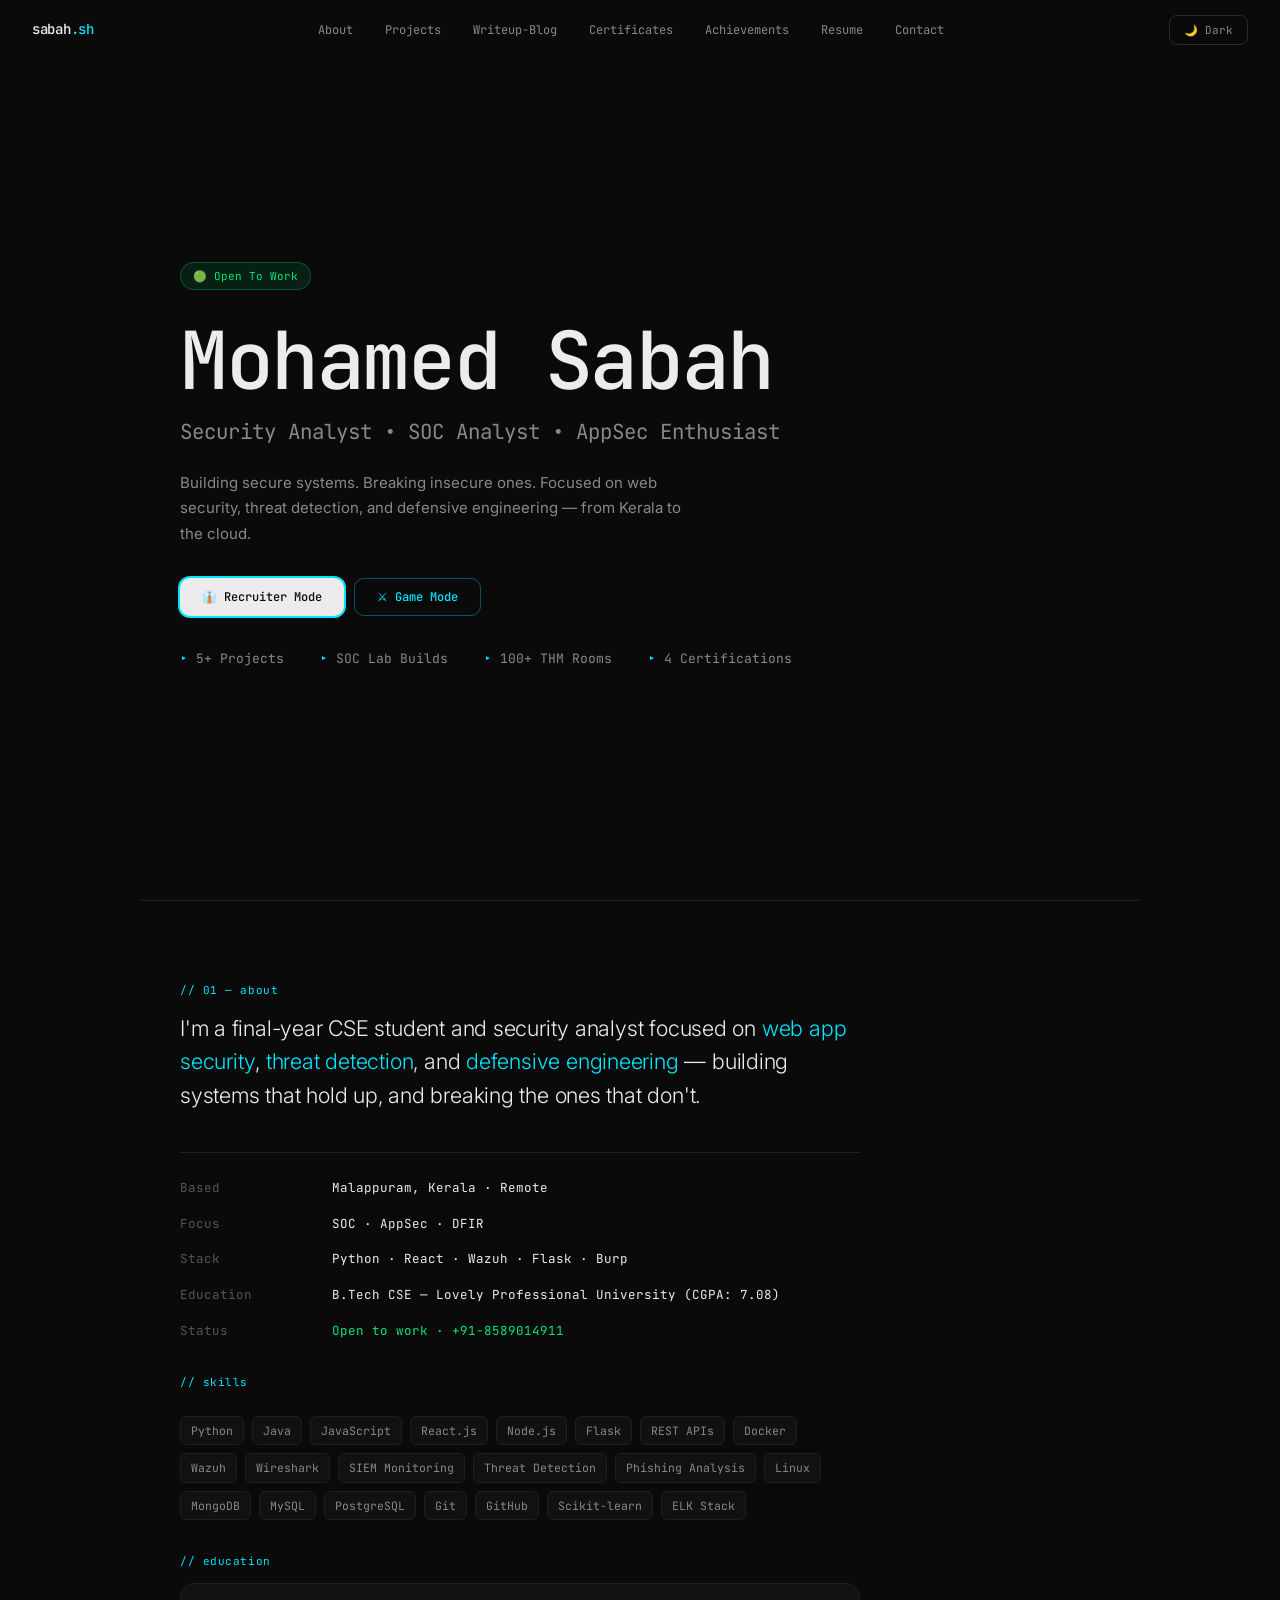
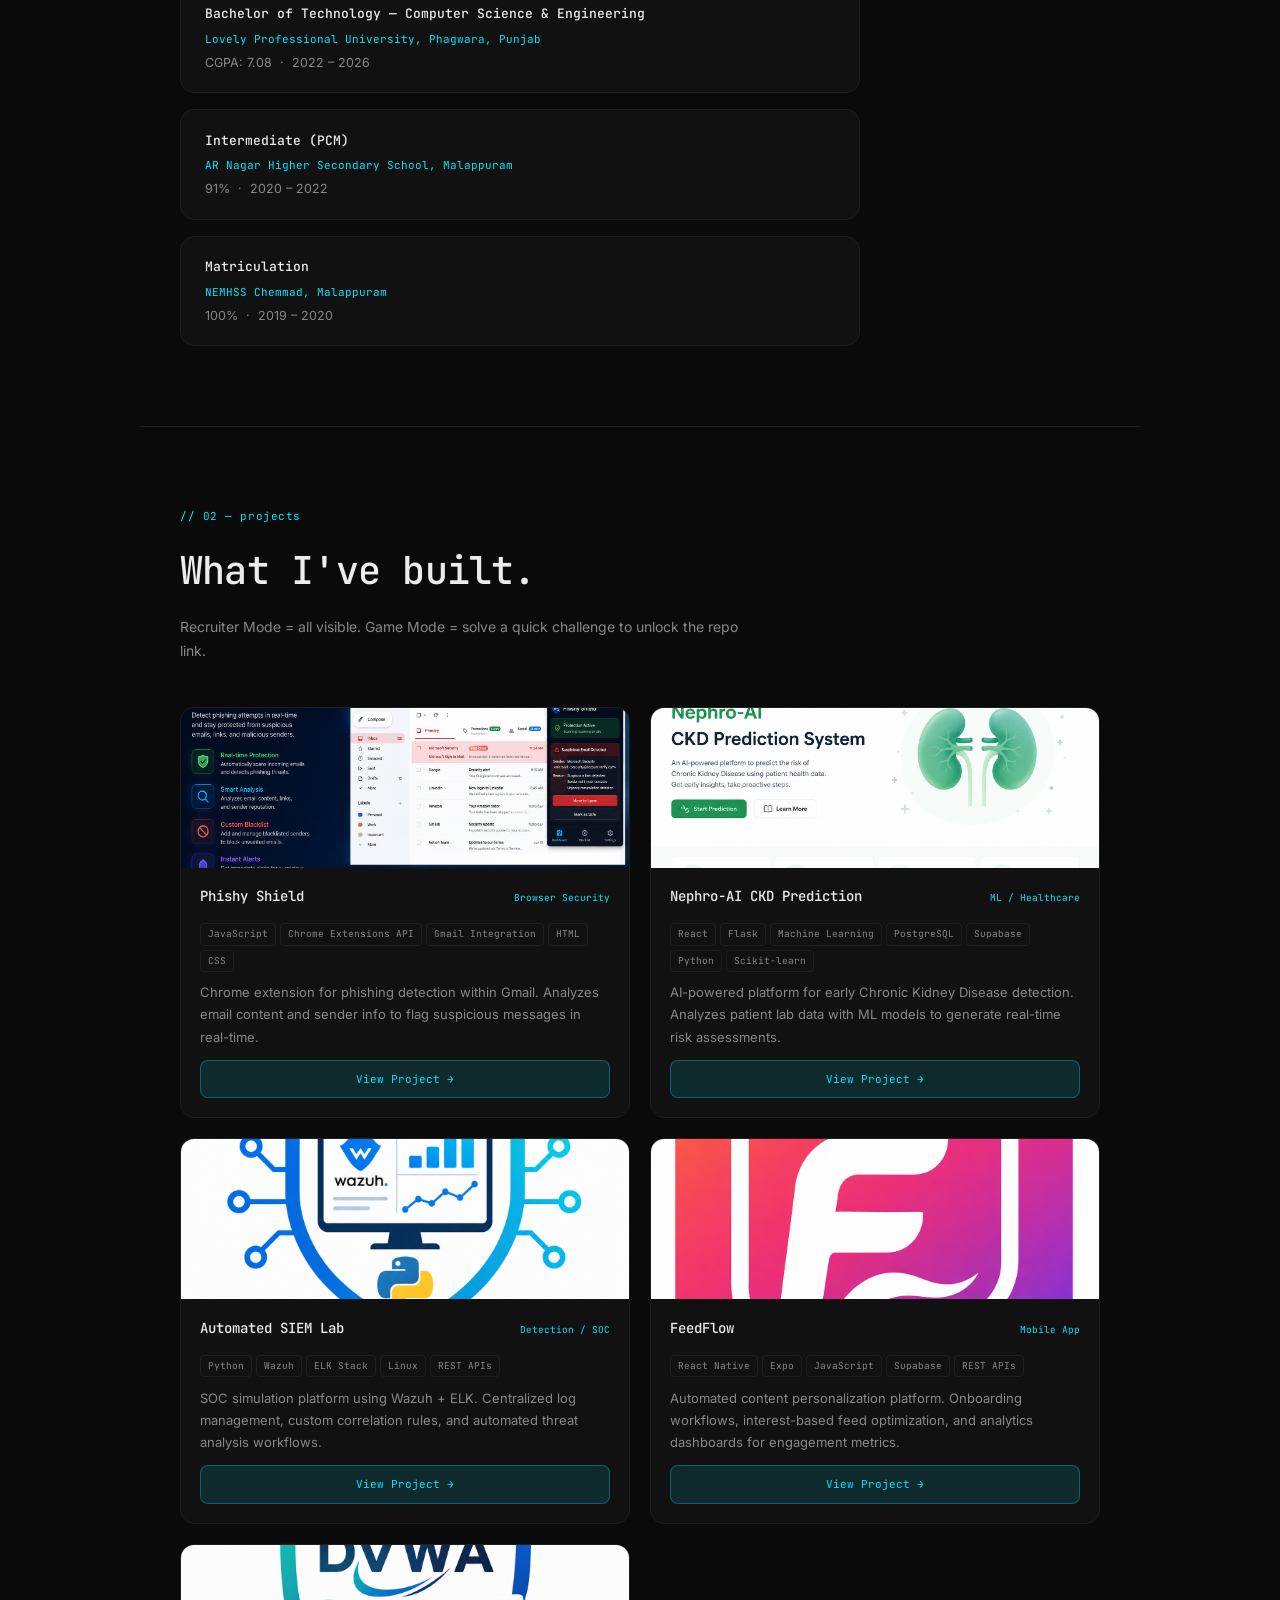
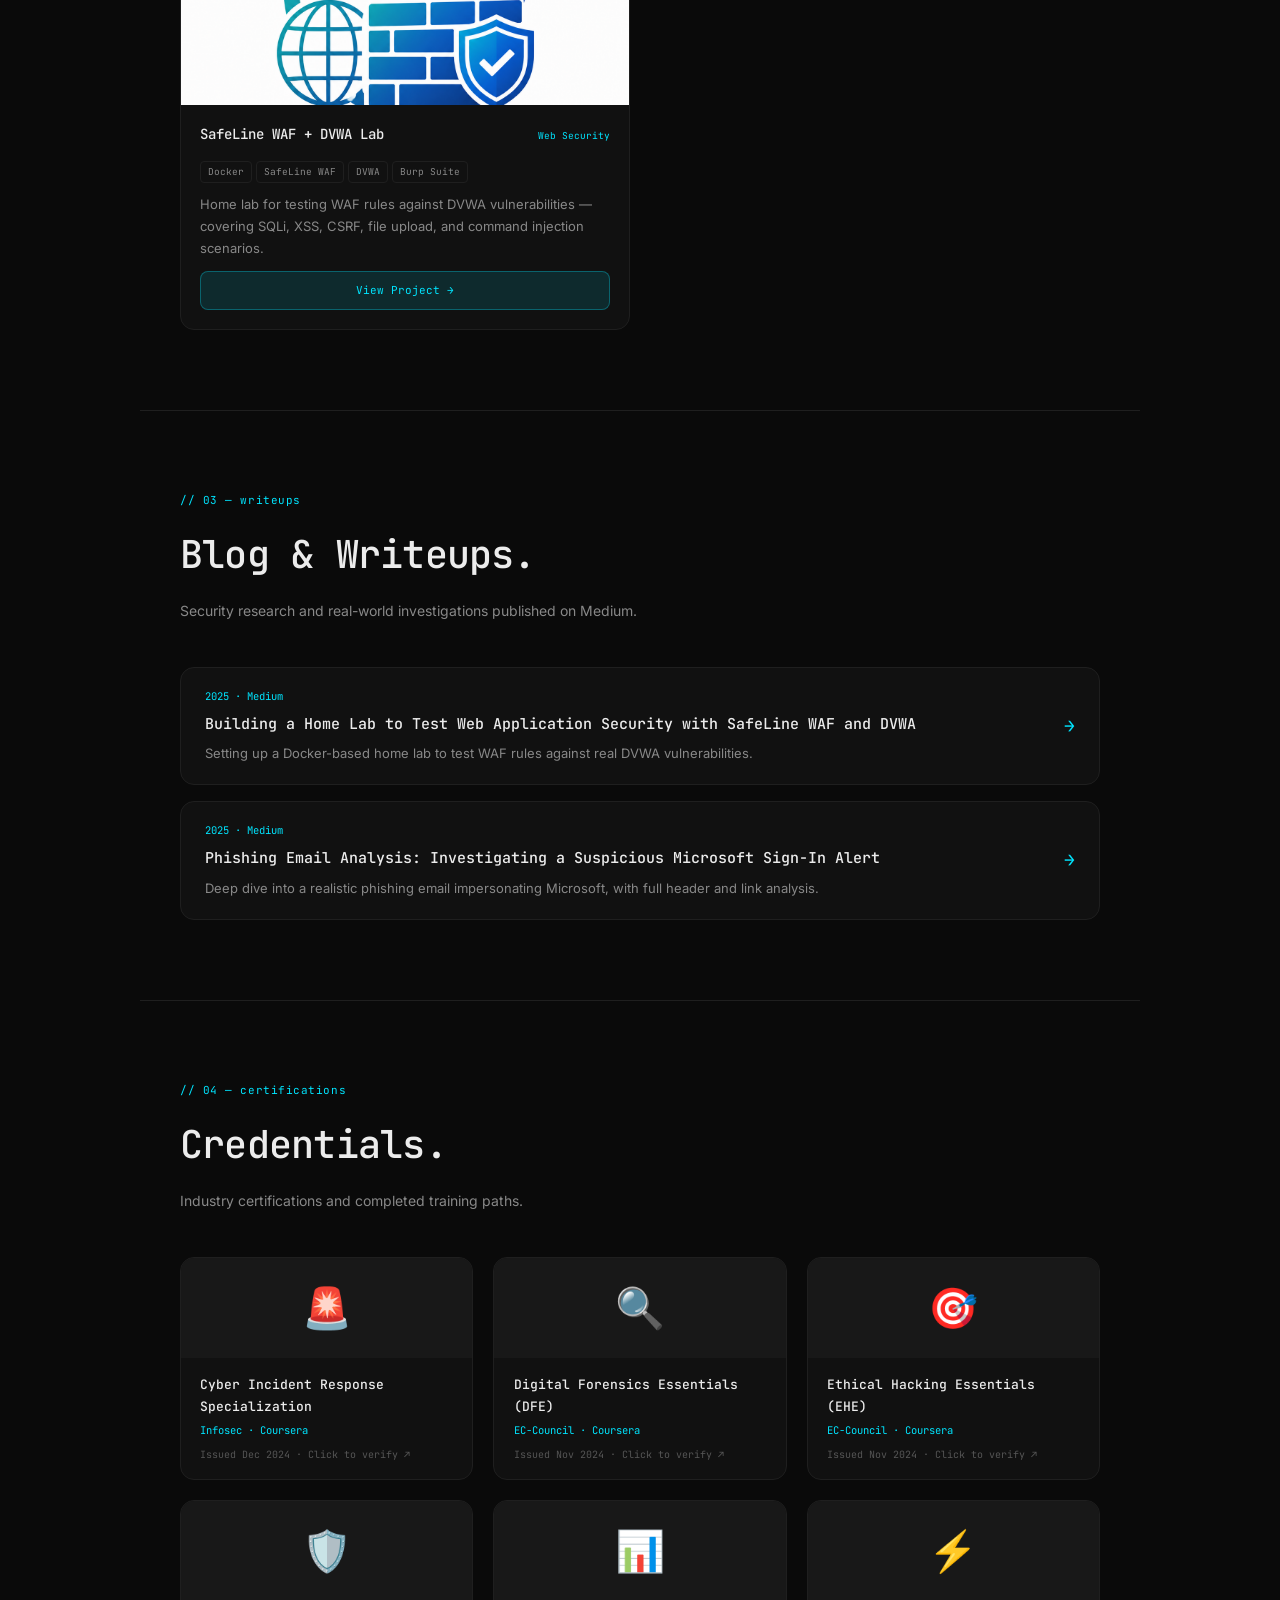
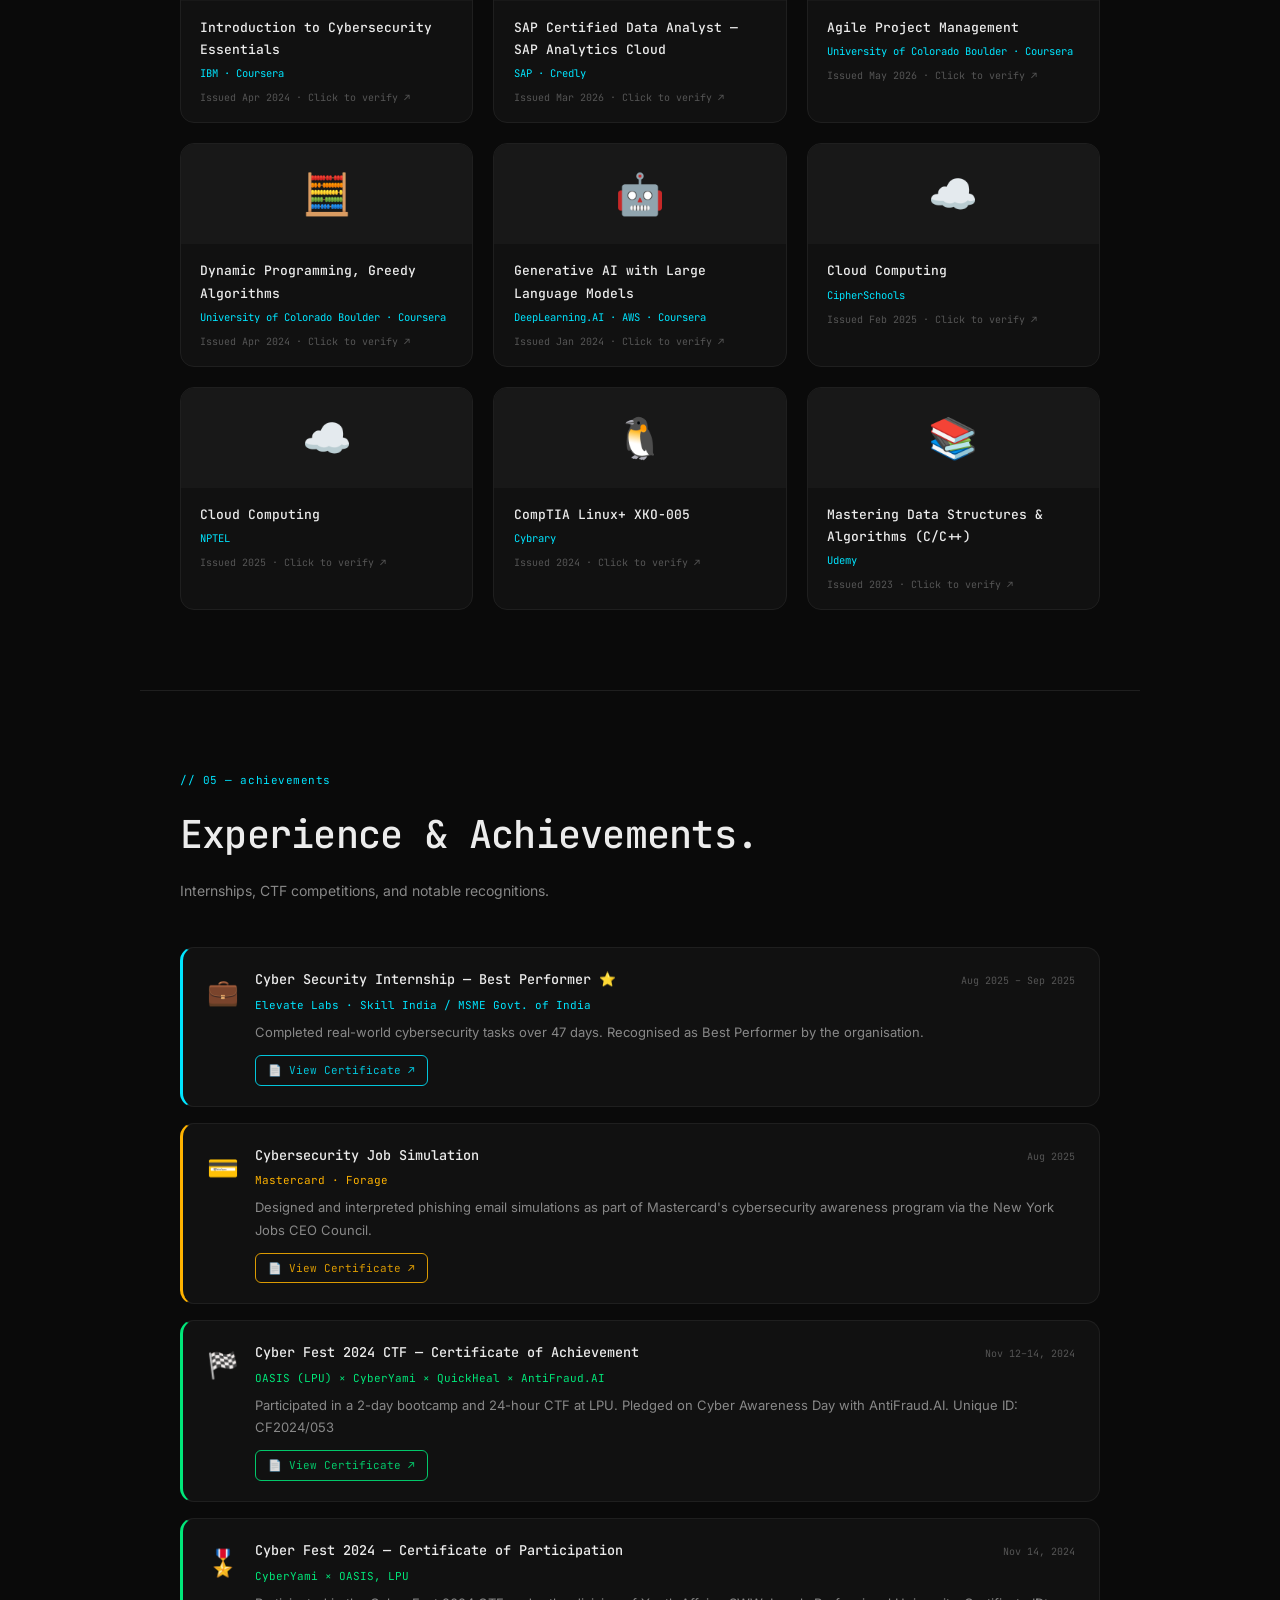
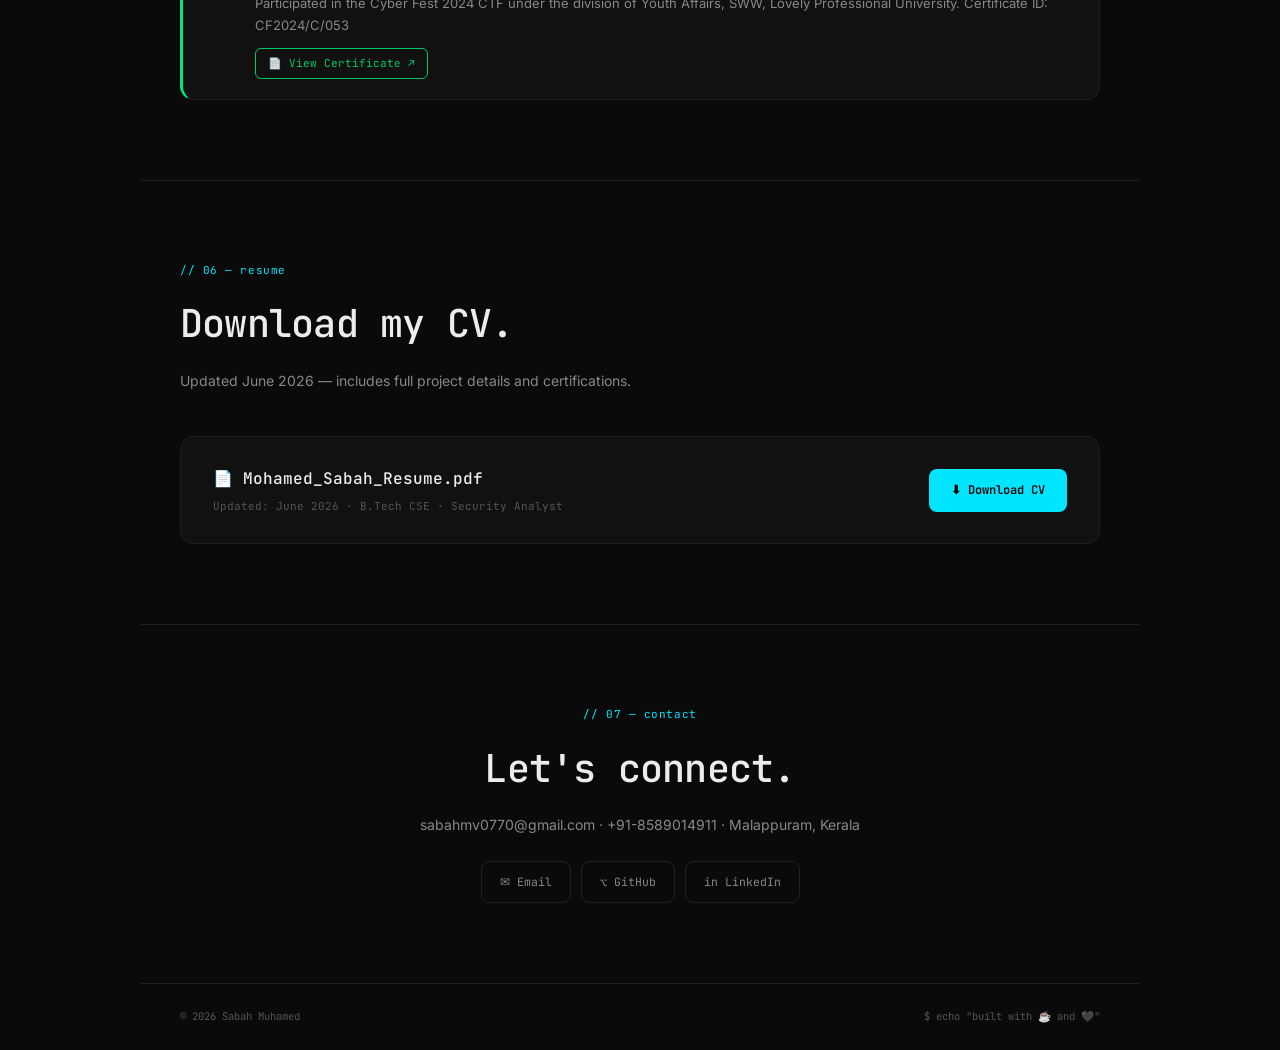
==== commit 26d1562d: "updated" ====
--- a/sabah_portfolio (2).html
+++ b/sabah_portfolio (2).html
@@ -4,7 +4,7 @@
 <head>
   <meta charset="UTF-8" />
   <meta name="viewport" content="width=device-width,initial-scale=1" />
-  <title>Sabah Muhamd — Security Analyst</title>
+  <title>Mohamed Sabah MV — Security Analyst</title>
   <link
     href="https://fonts.googleapis.com/css2?family=JetBrains+Mono:ital,wght@0,300;0,400;0,500;0,600;0,700;1,400&family=Inter:wght@300;400;500;600&display=swap"
     rel="stylesheet" />
@@ -967,7 +967,7 @@
 
   <section class="hero" id="top">
     <div class="hero-badge">🟢 Open To Work</div>
-    <h1>Sabah Muhamd</h1>
+    <h1>Mohamed Sabah </h1>
     <h2>Security Analyst • SOC Analyst • AppSec Enthusiast</h2>
     <p>Building secure systems. Breaking insecure ones. Focused on web security, threat detection, and defensive
       engineering — from Kerala to the cloud.</p>
@@ -1098,7 +1098,7 @@
   </section>
 
   <footer>
-    <span>© 2026 Sabah Muhamd</span>
+    <span>© 2026 Sabah Muhamed</span>
     <span>$ echo "built with ☕ and 🖤"</span>
   </footer>
 
@@ -1290,7 +1290,7 @@
         box.innerHTML = `
     <div class="resume-card rv">
       <div>
-        <div class="resume-title">📄 Sabah_Muhamd_Resume.pdf</div>
+        <div class="resume-title">📄 Mohamed_Sabah_Resume.pdf</div>
         <div class="resume-meta">
           Updated: June 2026 · B.Tech CSE · Security Analyst
         </div>
